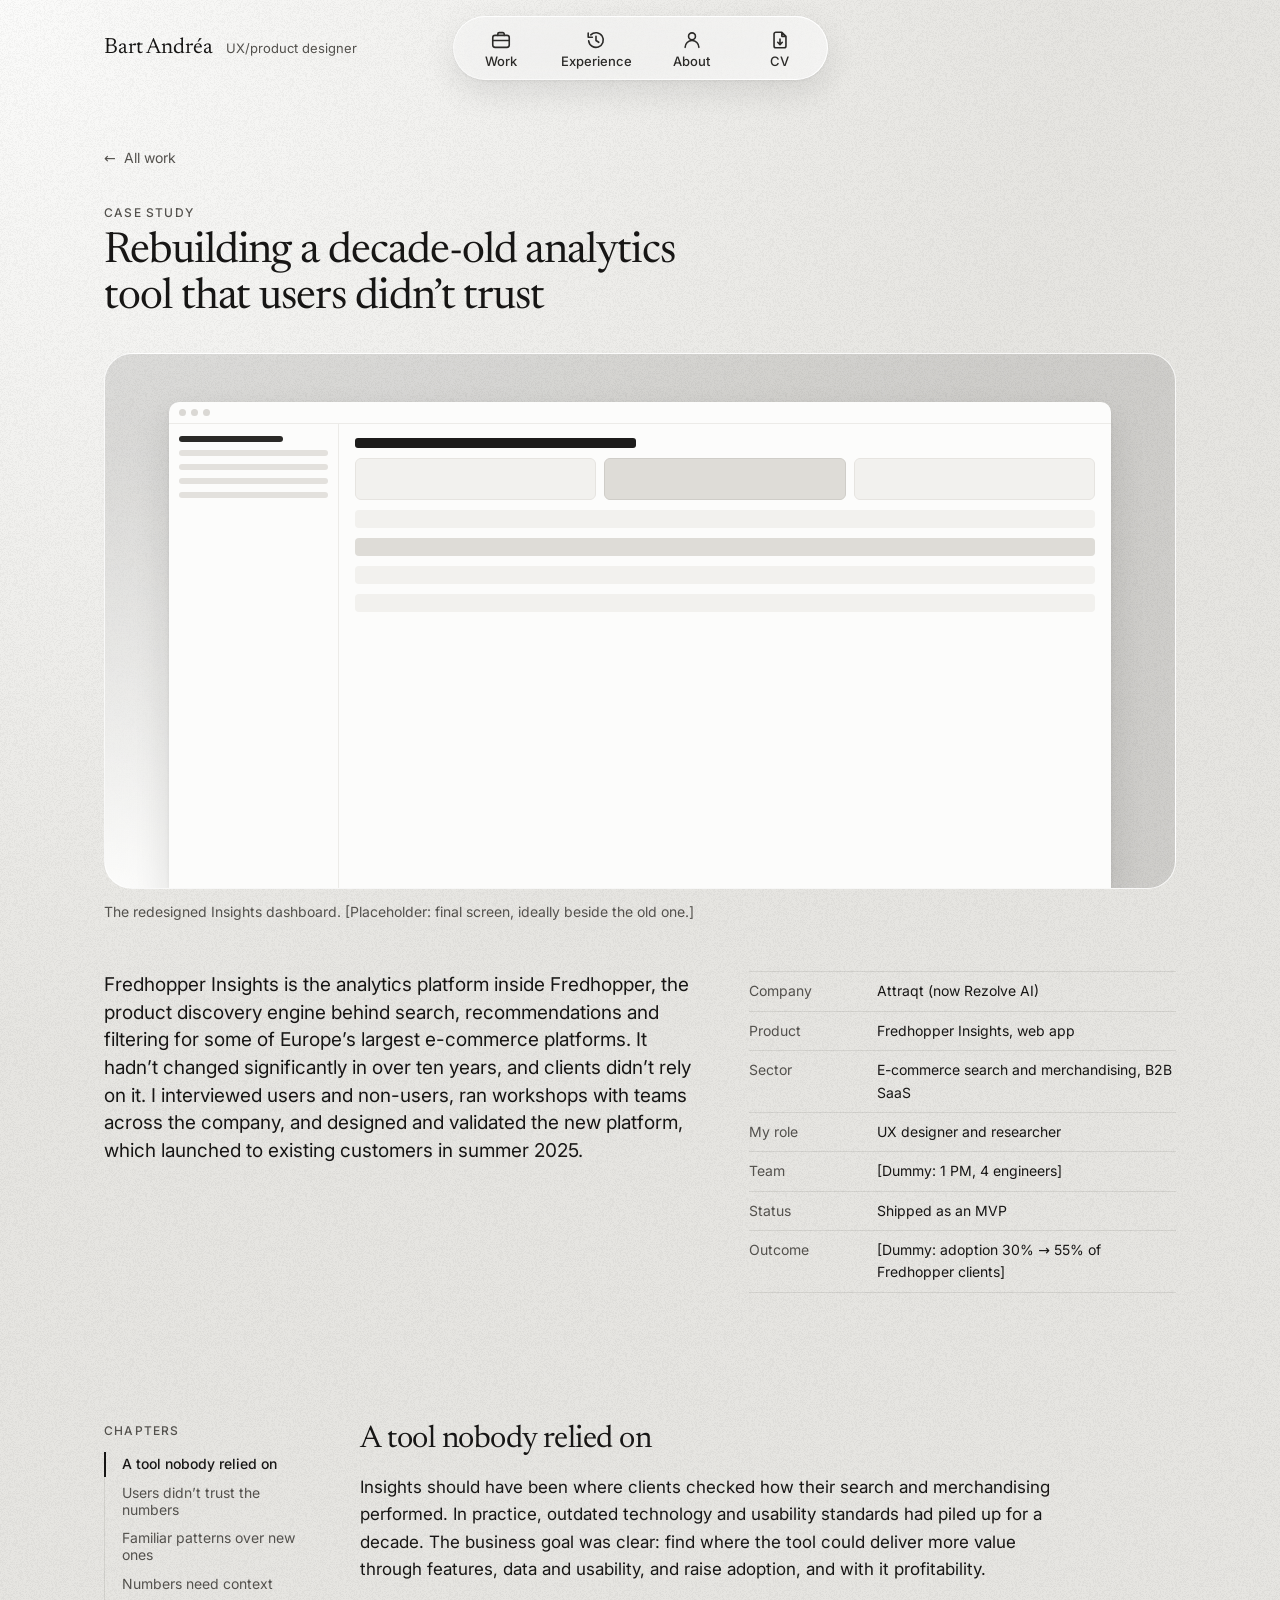
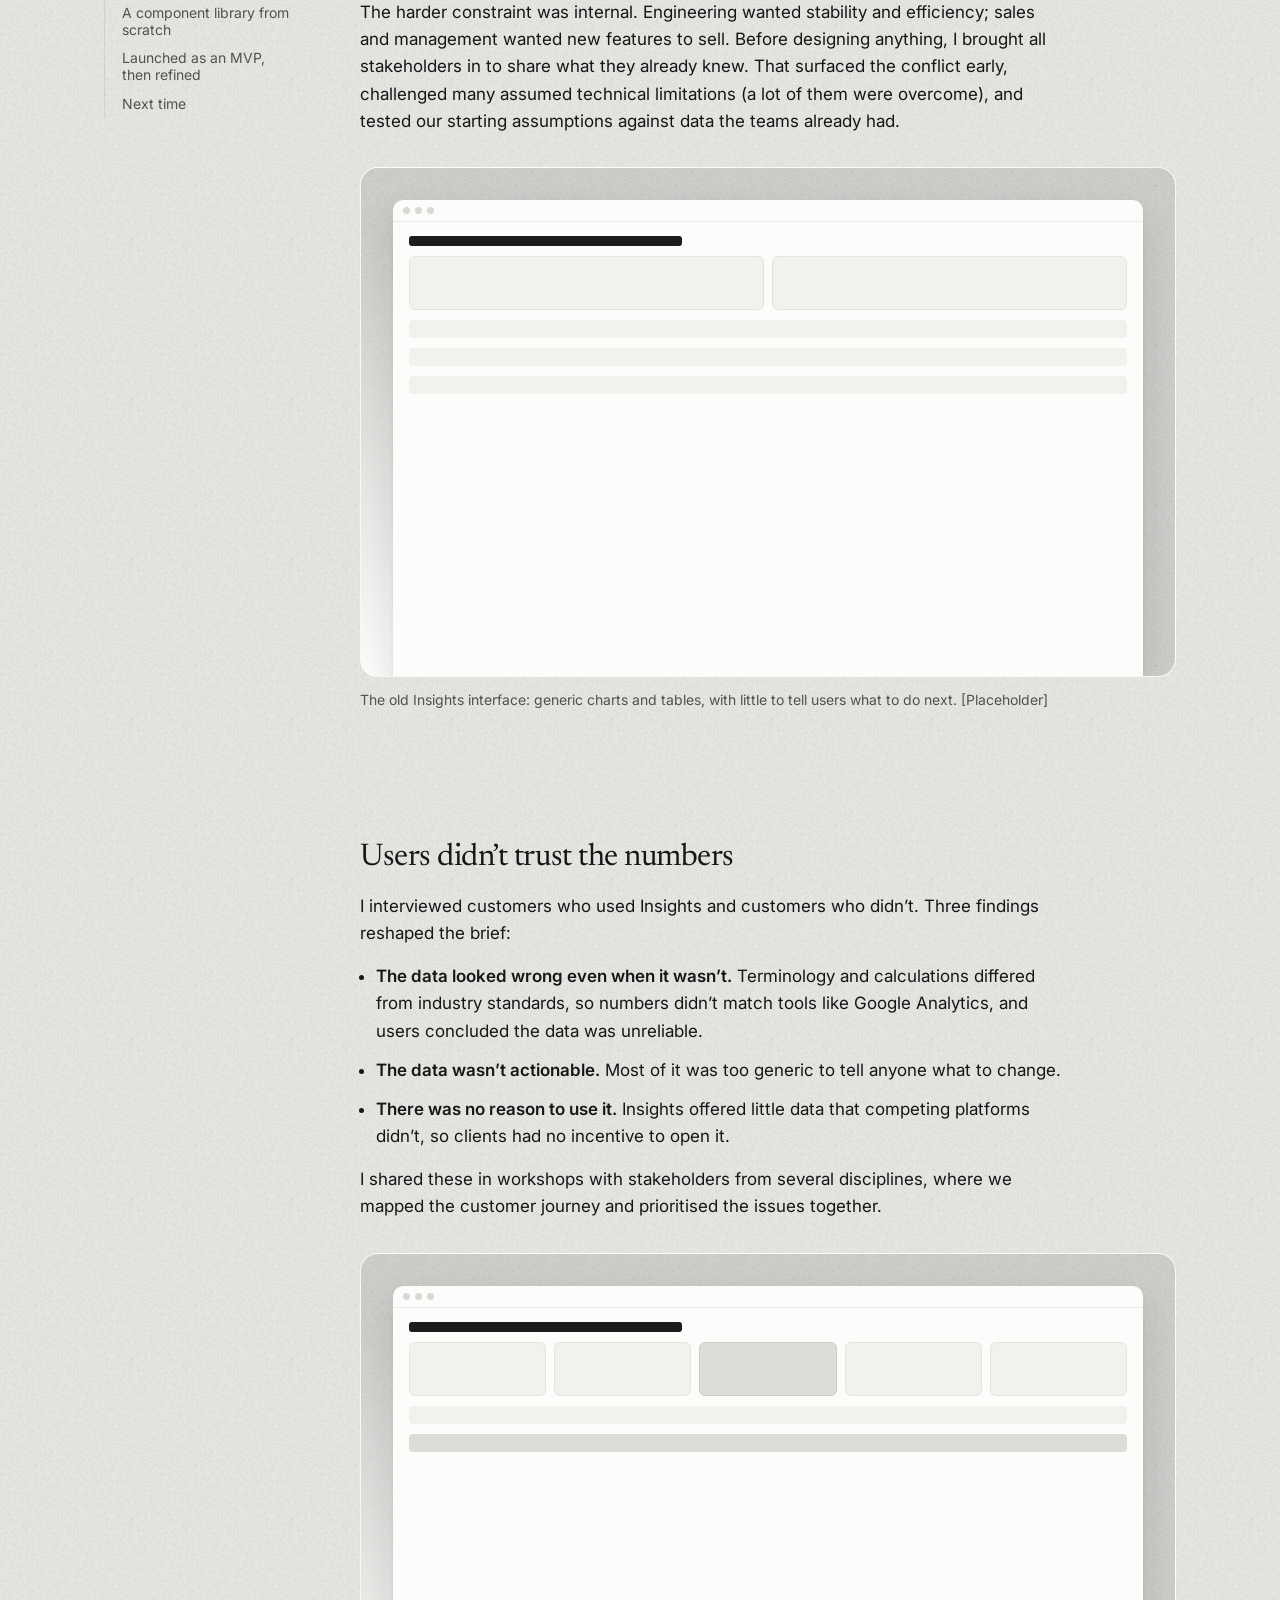
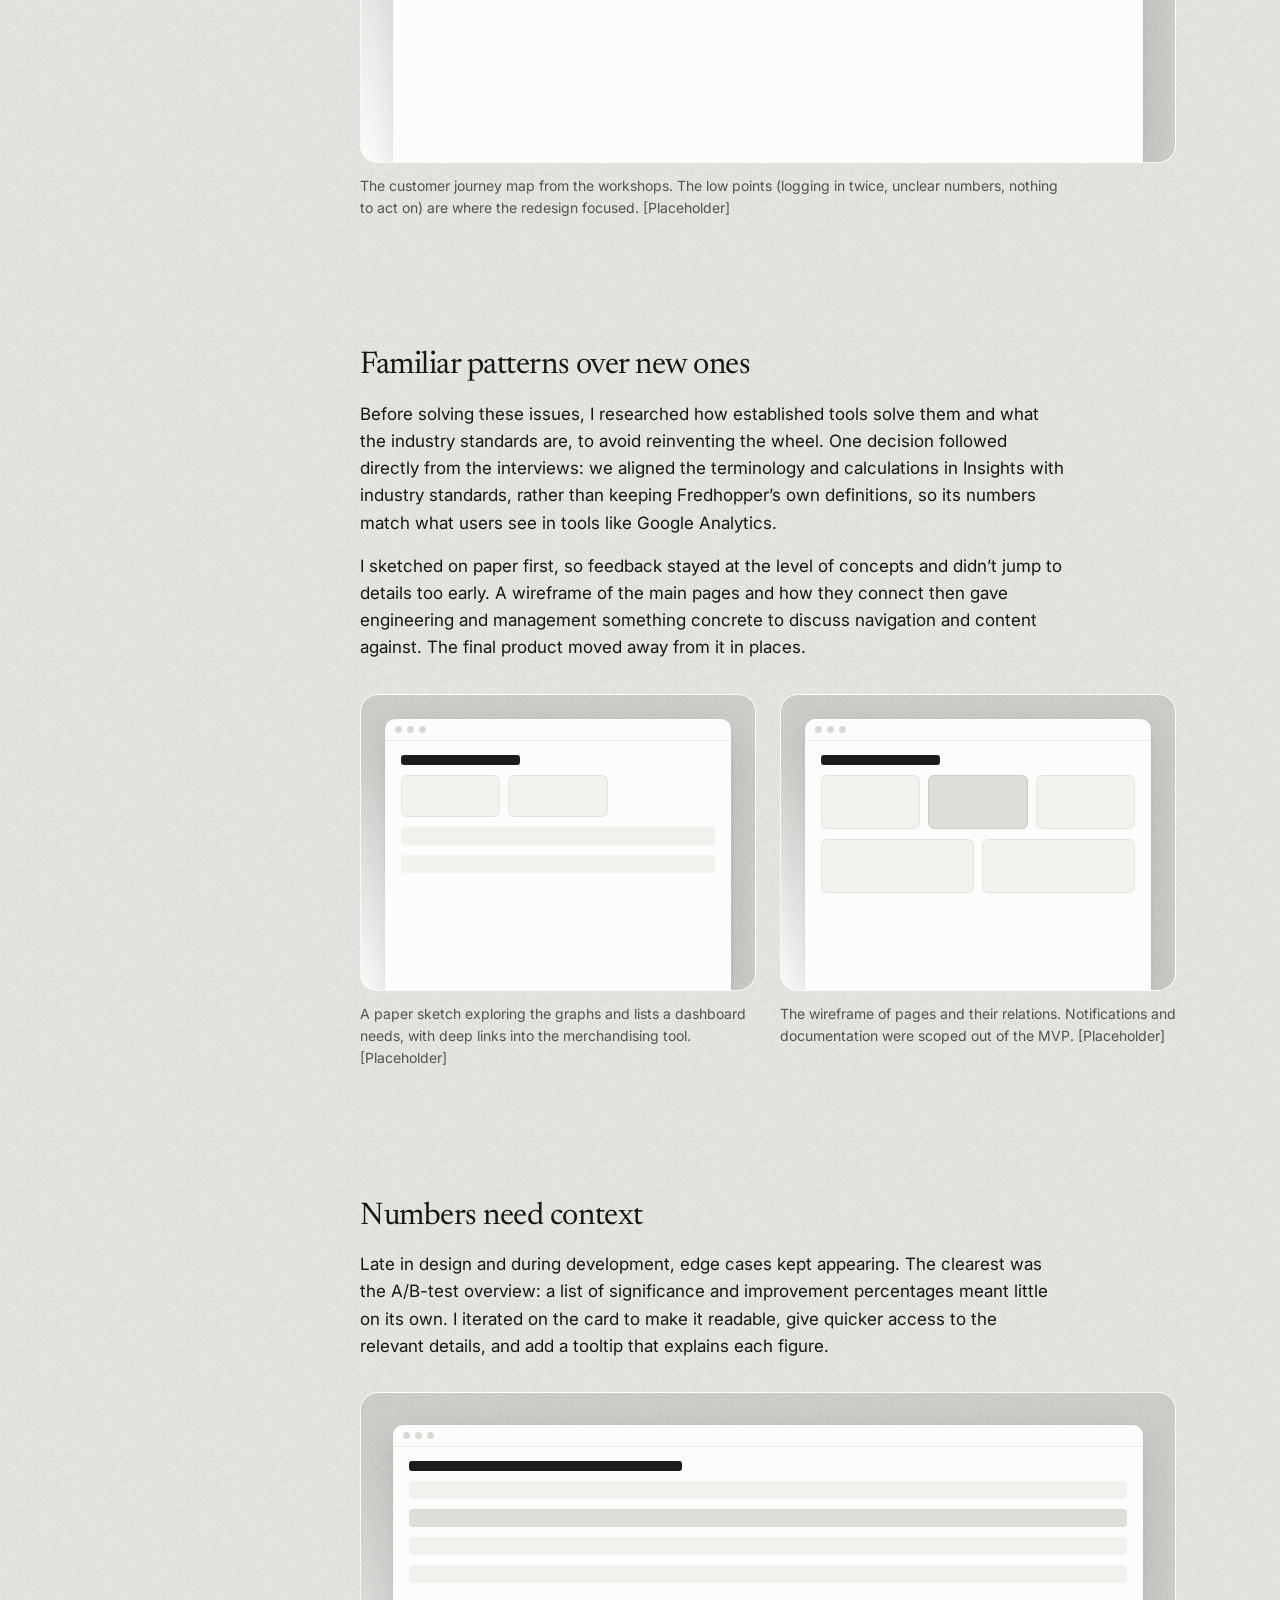
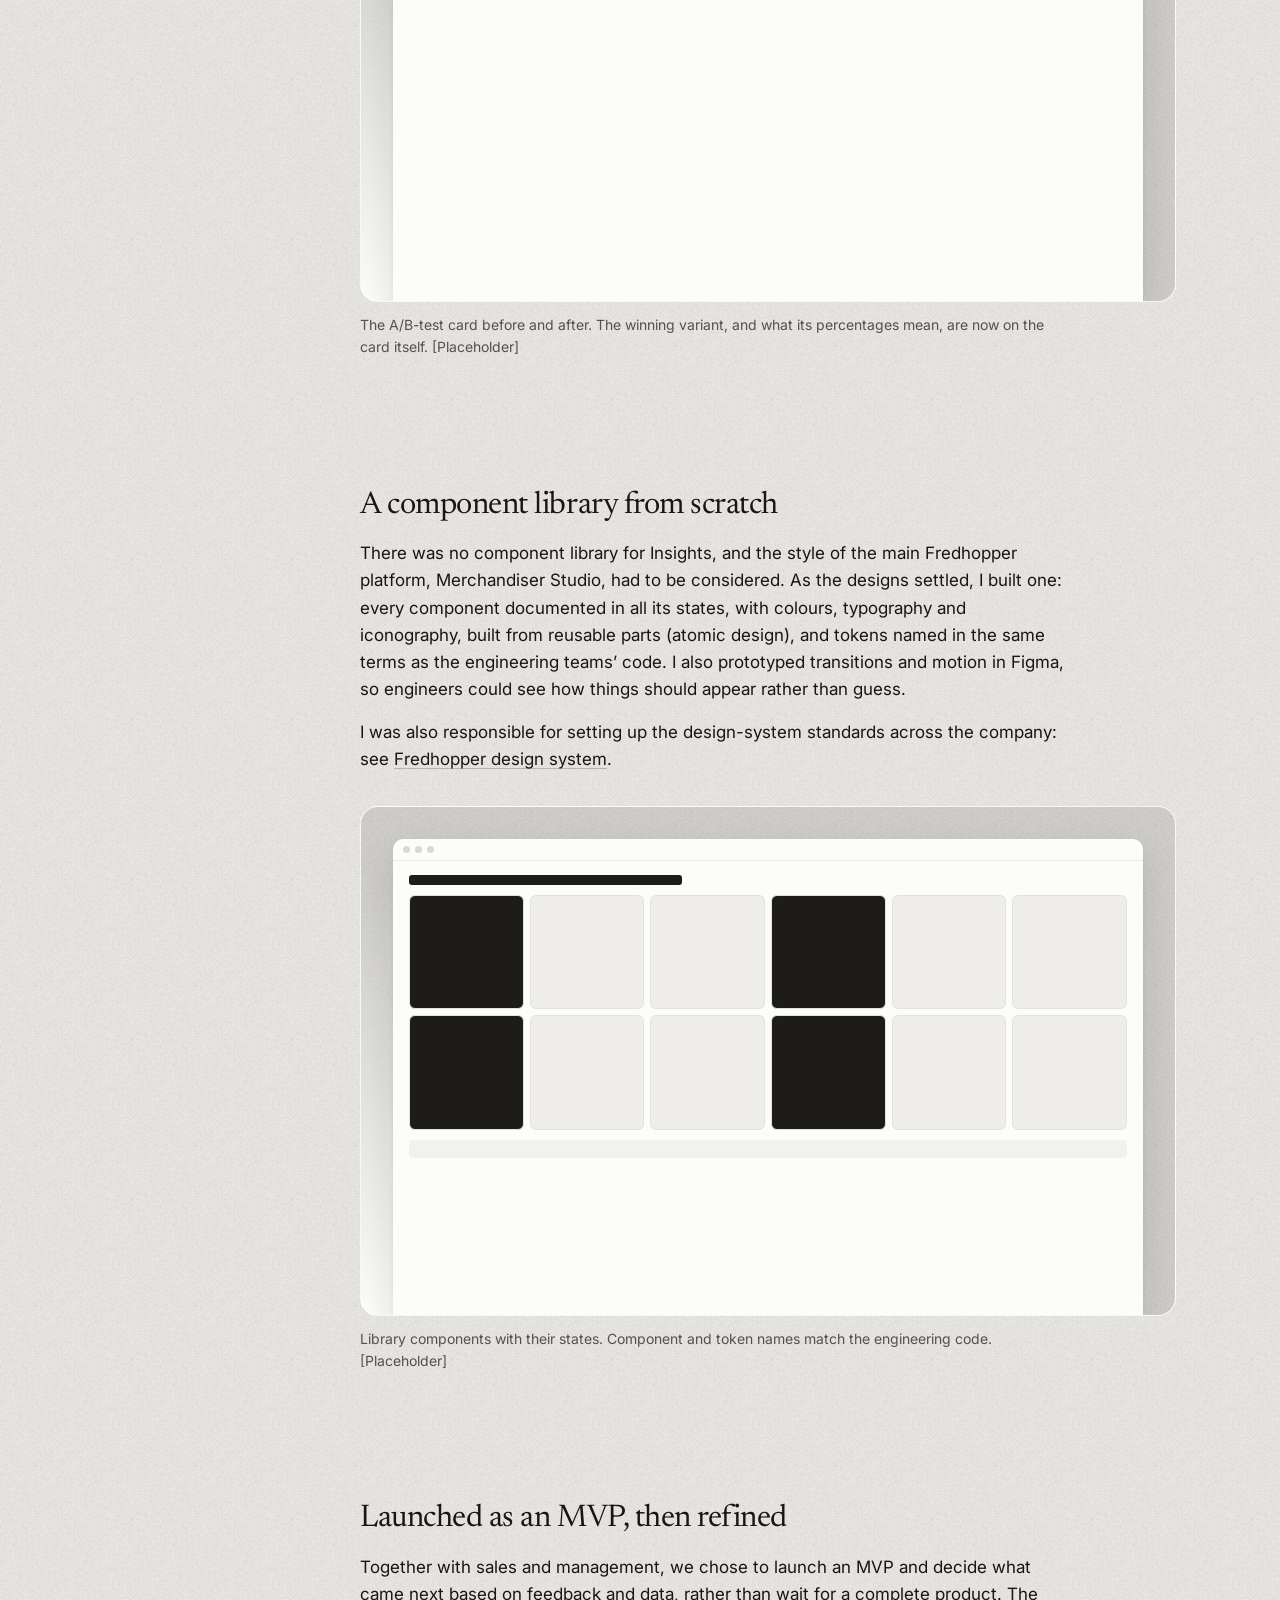
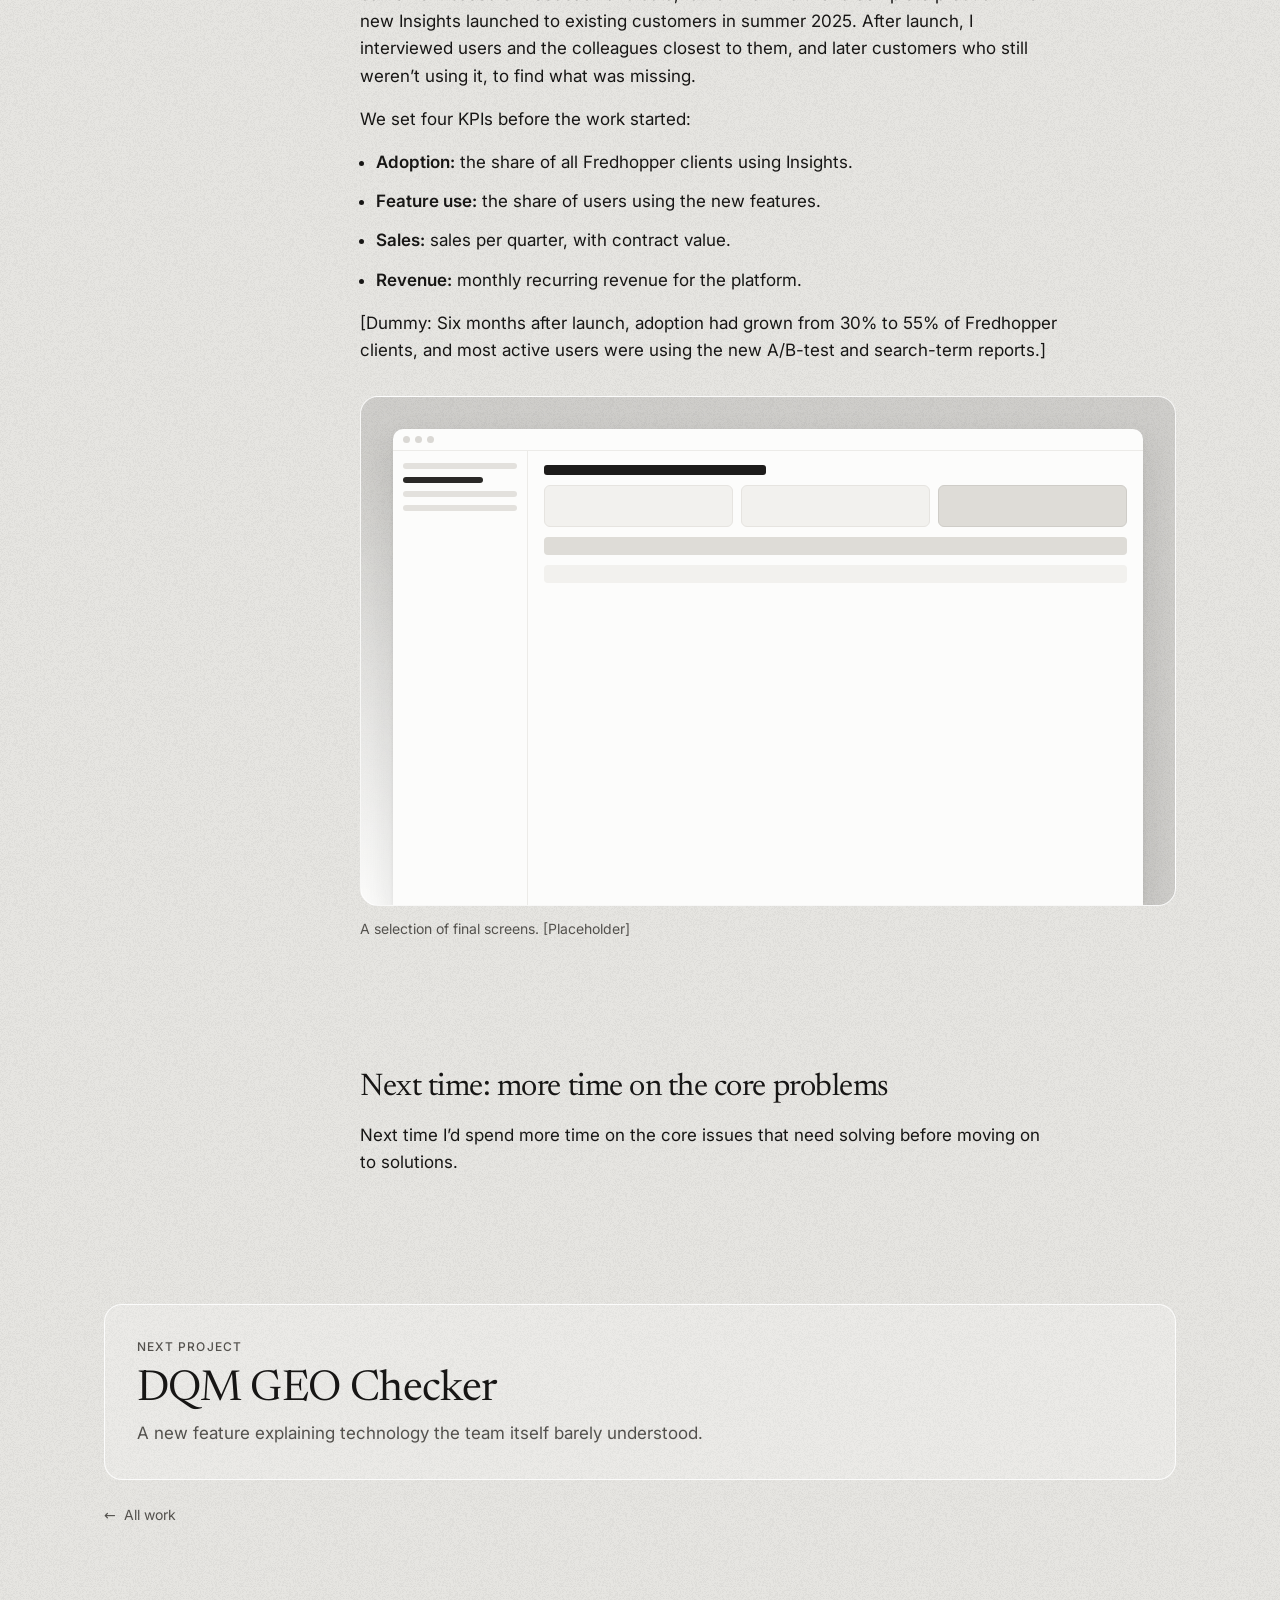
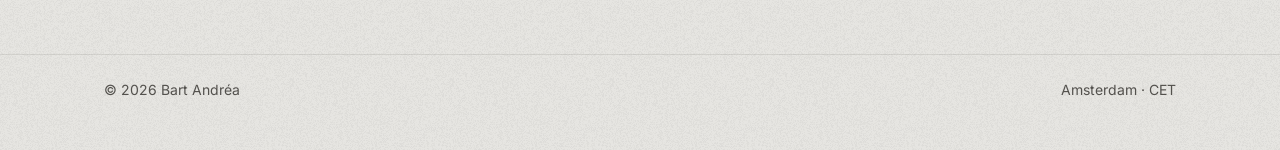
==== work/fredhopper-insights/index.html @ ae9b456f "Initial site: homepage, two case-study drafts, styles, fonts, .htaccess Earlier history lives in the" ====
<!doctype html>
<html lang="en">
<head>
<meta charset="utf-8">
<meta name="viewport" content="width=device-width, initial-scale=1">
<title>Fredhopper Insights redesign · Bart Andréa</title>
<meta name="description" content="Rebuilding Fredhopper Insights, a decade-old e-commerce analytics tool that users didn't trust. Research, design and validation, launched summer 2025.">
<link rel="canonical" href="https://bartandrea.nl/work/fredhopper-insights/">
<meta property="og:type" content="article">
<meta property="og:url" content="https://bartandrea.nl/work/fredhopper-insights/">
<meta property="og:title" content="Rebuilding a decade-old analytics tool that users didn't trust">
<meta name="color-scheme" content="light">
<meta name="theme-color" content="#E6E5E1">
<link rel="preload" href="/fonts/inter-latin-opsz-normal.woff2" as="font" type="font/woff2" crossorigin>
<link rel="preload" href="/fonts/newsreader-latin-opsz-normal.woff2" as="font" type="font/woff2" crossorigin>
<link rel="stylesheet" href="/css/tokens.css">
<link rel="stylesheet" href="/css/styles.css">
<script src="/js/case-nav.js" defer></script>
</head>
<body>

<a class="skip-link" href="#main">Skip to main content</a>

<!-- @partial header -->
<header class="site-header">
  <a class="logo" href="/">Bart Andréa <span>UX/product designer</span></a>
  <nav class="tabbar" aria-label="Main">
    <a href="/#work">
      <svg viewBox="0 0 24 24" width="24" height="24" aria-hidden="true" focusable="false"><rect x="3" y="7" width="18" height="13" rx="2.5"/><path d="M8.5 7V5.5A1.5 1.5 0 0 1 10 4h4a1.5 1.5 0 0 1 1.5 1.5V7M3 12.5h18"/></svg>
      <span>Work</span>
    </a>
    <a href="/#experience">
      <svg viewBox="0 0 24 24" width="24" height="24" aria-hidden="true" focusable="false"><path d="M4 13a8 8 0 1 0 2.35-6.65M3.5 4.5V9H8M12 8v4.5l3 2"/></svg>
      <span>Experience</span>
    </a>
    <a href="/#about">
      <svg viewBox="0 0 24 24" width="24" height="24" aria-hidden="true" focusable="false"><circle cx="12" cy="8" r="3.75"/><path d="M4.5 20a7.5 7.5 0 0 1 15 0"/></svg>
      <span>About</span>
    </a>
    <a href="/cv.pdf">
      <svg viewBox="0 0 24 24" width="24" height="24" aria-hidden="true" focusable="false"><path d="M14 3.5H7.5a2 2 0 0 0-2 2v13a2 2 0 0 0 2 2h9a2 2 0 0 0 2-2V8zM14 3.5V8h4.5M12 11v6M9.5 14.5 12 17l2.5-2.5"/></svg>
      <span>CV</span>
    </a>
  </nav>
</header>
<!-- @end header -->

<main id="main" tabindex="-1">
  <!-- Draft v1 from 3. Cases/fredhopper-insights.md (not yet approved). Images are placeholders. -->
  <article class="case-study">
    <header class="case-intro wrap">
      <a class="back-link" href="/#work"><span aria-hidden="true">←</span> All work</a>
      <p class="label">Case study</p>
      <h1>Rebuilding a decade-old analytics tool that users didn’t trust</h1>
      <figure class="case-hero">
        <div class="case-shot case-shot--hero" aria-hidden="true">
          <div class="ui"><div class="chrome"><i></i><i></i><i></i></div><div class="body"><div class="side"><i class="on"></i><i></i><i></i><i></i><i></i></div><div class="main"><div class="h"></div><div class="kpis"><i></i><i class="hl"></i><i></i></div><div class="row"></div><div class="row hl"></div><div class="row"></div><div class="row"></div></div></div></div>
        </div>
        <figcaption>The redesigned Insights dashboard. [Placeholder: final screen, ideally beside the old one.]</figcaption>
      </figure>
      <div class="case-summary">
        <p class="case-lead">Fredhopper Insights is the analytics platform inside Fredhopper, the product discovery engine behind search, recommendations and filtering for some of Europe’s largest e-commerce platforms. It hadn’t changed significantly in over ten years, and clients didn’t rely on it. I interviewed users and non-users, ran workshops with teams across the company, and designed and validated the new platform, which launched to existing customers in summer 2025.</p>
        <dl class="case-meta">
          <div><dt>Company</dt><dd>Attraqt (now Rezolve AI)</dd></div>
          <div><dt>Product</dt><dd>Fredhopper Insights, web app</dd></div>
          <div><dt>Sector</dt><dd>E-commerce search and merchandising, B2B SaaS</dd></div>
          <div><dt>My role</dt><dd>UX designer and researcher</dd></div>
          <div><dt>Team</dt><dd>[Dummy: 1 PM, 4 engineers]</dd></div>
          <div><dt>Status</dt><dd>Shipped as an MVP</dd></div>
          <div><dt>Outcome</dt><dd>[Dummy: adoption 30% → 55% of Fredhopper clients]</dd></div>
        </dl>
      </div>
    </header>

    <div class="case-body wrap">
      <nav class="chapters" aria-label="Chapters">
        <p class="label chapters-title">Chapters</p>
        <ul role="list">
          <li><a href="#problem">A tool nobody relied on</a></li>
          <li><a href="#trust">Users didn’t trust the numbers</a></li>
          <li><a href="#patterns">Familiar patterns over new ones</a></li>
          <li><a href="#context">Numbers need context</a></li>
          <li><a href="#library">A component library from scratch</a></li>
          <li><a href="#outcome">Launched as an MVP, then refined</a></li>
          <li><a href="#next-time">Next time</a></li>
        </ul>
      </nav>

      <div class="case-content">
        <section class="chapter" id="problem" aria-labelledby="problem-h">
          <h2 id="problem-h">A tool nobody relied on</h2>
          <p>Insights should have been where clients checked how their search and merchandising performed. In practice, outdated technology and usability standards had piled up for a decade. The business goal was clear: find where the tool could deliver more value through features, data and usability, and raise adoption, and with it profitability.</p>
          <p>The harder constraint was internal. Engineering wanted stability and efficiency; sales and management wanted new features to sell. Before designing anything, I brought all stakeholders in to share what they already knew. That surfaced the conflict early, challenged many assumed technical limitations (a lot of them were overcome), and tested our starting assumptions against data the teams already had.</p>
          <figure>
            <div class="case-shot" aria-hidden="true">
              <div class="ui"><div class="chrome"><i></i><i></i><i></i></div><div class="main"><div class="h"></div><div class="flow"><i></i><i></i></div><div class="row"></div><div class="row"></div><div class="row"></div></div></div>
            </div>
            <figcaption>The old Insights interface: generic charts and tables, with little to tell users what to do next. [Placeholder]</figcaption>
          </figure>
        </section>

        <section class="chapter" id="trust" aria-labelledby="trust-h">
          <h2 id="trust-h">Users didn’t trust the numbers</h2>
          <p>I interviewed customers who used Insights and customers who didn’t. Three findings reshaped the brief:</p>
          <ul class="findings">
            <li><b>The data looked wrong even when it wasn’t.</b> Terminology and calculations differed from industry standards, so numbers didn’t match tools like Google Analytics, and users concluded the data was unreliable.</li>
            <li><b>The data wasn’t actionable.</b> Most of it was too generic to tell anyone what to change.</li>
            <li><b>There was no reason to use it.</b> Insights offered little data that competing platforms didn’t, so clients had no incentive to open it.</li>
          </ul>
          <p>I shared these in workshops with stakeholders from several disciplines, where we mapped the customer journey and prioritised the issues together.</p>
          <figure>
            <div class="case-shot" aria-hidden="true">
              <div class="ui"><div class="chrome"><i></i><i></i><i></i></div><div class="main"><div class="h"></div><div class="flow"><i></i><i></i><i class="hl"></i><i></i><i></i></div><div class="row"></div><div class="row hl"></div></div></div>
            </div>
            <figcaption>The customer journey map from the workshops. The low points (logging in twice, unclear numbers, nothing to act on) are where the redesign focused. [Placeholder]</figcaption>
          </figure>
        </section>

        <section class="chapter" id="patterns" aria-labelledby="patterns-h">
          <h2 id="patterns-h">Familiar patterns over new ones</h2>
          <p>Before solving these issues, I researched how established tools solve them and what the industry standards are, to avoid reinventing the wheel. One decision followed directly from the interviews: we aligned the terminology and calculations in Insights with industry standards, rather than keeping Fredhopper’s own definitions, so its numbers match what users see in tools like Google Analytics.</p>
          <p>I sketched on paper first, so feedback stayed at the level of concepts and didn’t jump to details too early. A wireframe of the main pages and how they connect then gave engineering and management something concrete to discuss navigation and content against. The final product moved away from it in places.</p>
          <div class="figure-pair">
            <figure>
              <div class="case-shot case-shot--square" aria-hidden="true">
                <div class="ui"><div class="chrome"><i></i><i></i><i></i></div><div class="main"><div class="h"></div><div class="kpis"><i></i><i></i></div><div class="row"></div><div class="row"></div></div></div>
              </div>
              <figcaption>A paper sketch exploring the graphs and lists a dashboard needs, with deep links into the merchandising tool. [Placeholder]</figcaption>
            </figure>
            <figure>
              <div class="case-shot case-shot--square" aria-hidden="true">
                <div class="ui"><div class="chrome"><i></i><i></i><i></i></div><div class="main"><div class="h"></div><div class="flow"><i></i><i class="hl"></i><i></i></div><div class="flow"><i></i><i></i></div></div></div>
              </div>
              <figcaption>The wireframe of pages and their relations. Notifications and documentation were scoped out of the MVP. [Placeholder]</figcaption>
            </figure>
          </div>
        </section>

        <section class="chapter" id="context" aria-labelledby="context-h">
          <h2 id="context-h">Numbers need context</h2>
          <p>Late in design and during development, edge cases kept appearing. The clearest was the A/B-test overview: a list of significance and improvement percentages meant little on its own. I iterated on the card to make it readable, give quicker access to the relevant details, and add a tooltip that explains each figure.</p>
          <figure>
            <div class="case-shot" aria-hidden="true">
              <div class="ui"><div class="chrome"><i></i><i></i><i></i></div><div class="main"><div class="h"></div><div class="row"></div><div class="row hl"></div><div class="row"></div><div class="row"></div></div></div>
            </div>
            <figcaption>The A/B-test card before and after. The winning variant, and what its percentages mean, are now on the card itself. [Placeholder]</figcaption>
          </figure>
        </section>

        <section class="chapter" id="library" aria-labelledby="library-h">
          <h2 id="library-h">A component library from scratch</h2>
          <p>There was no component library for Insights, and the style of the main Fredhopper platform, Merchandiser Studio, had to be considered. As the designs settled, I built one: every component documented in all its states, with colours, typography and iconography, built from reusable parts (atomic design), and tokens named in the same terms as the engineering teams’ code. I also prototyped transitions and motion in Figma, so engineers could see how things should appear rather than guess.</p>
          <p>I was also responsible for setting up the design-system standards across the company: see <a href="/work/fredhopper-design-system/">Fredhopper design system</a>.</p>
          <figure>
            <div class="case-shot" aria-hidden="true">
              <div class="ui"><div class="chrome"><i></i><i></i><i></i></div><div class="main"><div class="h"></div><div class="swatches"><i></i><i></i><i></i><i></i><i></i><i></i><i></i><i></i><i></i><i></i><i></i><i></i></div><div class="row"></div></div></div>
            </div>
            <figcaption>Library components with their states. Component and token names match the engineering code. [Placeholder]</figcaption>
          </figure>
        </section>

        <section class="chapter" id="outcome" aria-labelledby="outcome-h">
          <h2 id="outcome-h">Launched as an MVP, then refined</h2>
          <p>Together with sales and management, we chose to launch an MVP and decide what came next based on feedback and data, rather than wait for a complete product. The new Insights launched to existing customers in summer 2025. After launch, I interviewed users and the colleagues closest to them, and later customers who still weren’t using it, to find what was missing.</p>
          <p>We set four KPIs before the work started:</p>
          <ul class="findings">
            <li><b>Adoption:</b> the share of all Fredhopper clients using Insights.</li>
            <li><b>Feature use:</b> the share of users using the new features.</li>
            <li><b>Sales:</b> sales per quarter, with contract value.</li>
            <li><b>Revenue:</b> monthly recurring revenue for the platform.</li>
          </ul>
          <p>[Dummy: Six months after launch, adoption had grown from 30% to 55% of Fredhopper clients, and most active users were using the new A/B-test and search-term reports.]</p>
          <figure>
            <div class="case-shot" aria-hidden="true">
              <div class="ui"><div class="chrome"><i></i><i></i><i></i></div><div class="body"><div class="side"><i></i><i class="on"></i><i></i><i></i></div><div class="main"><div class="h"></div><div class="kpis"><i></i><i></i><i class="hl"></i></div><div class="row hl"></div><div class="row"></div></div></div></div>
            </div>
            <figcaption>A selection of final screens. [Placeholder]</figcaption>
          </figure>
        </section>

        <section class="chapter" id="next-time" aria-labelledby="next-time-h">
          <h2 id="next-time-h">Next time: more time on the core problems</h2>
          <p>Next time I’d spend more time on the core issues that need solving before moving on to solutions.</p>
        </section>
      </div>
    </div>

    <footer class="case-end wrap">
      <div class="next-card">
        <p class="label">Next project</p>
        <h2><a href="/work/dqm-geo-checker/">DQM GEO Checker</a></h2>
        <p>A new feature explaining technology the team itself barely understood.</p>
      </div>
      <a class="back-link" href="/#work"><span aria-hidden="true">←</span> All work</a>
    </footer>
  </article>
</main>

<!-- @partial footer -->
<footer class="site-footer">
  <div class="wrap"><p>© 2026 Bart Andréa</p><p>Amsterdam · CET</p></div>
</footer>
<!-- @end footer -->
</body>
</html>
---- css/tokens.css ----
/* ==========================================================================
   Design tokens (Direction Light, approved 22 Oct 2026)
   Single source of truth for colour, type, spacing, radius, shadow and motion.
   styles.css only references these variables, never raw values.
   Lead reference: Austin Knight (#22 in 2. Research/light-portfolio-examples/),
   see 2. Research/Design-brief.md §7. Monochrome: no accent colour.

   Breakpoints (custom properties can't be used inside @media, so they live
   here as documentation and are hard-coded in styles.css):
     --bp-tablet  53.75rem (860px)
     --bp-mobile  40rem    (640px)
   ========================================================================== */

/* ---- Fonts (self-hosted, Latin subset, SIL Open Font License; see fonts/LICENSE-*.txt).
   Literal family names are only allowed here; everything else uses --font-*.
   Both files are variable fonts with weight and optical-size axes. */
@font-face {
  font-family: "Inter Variable";
  src: url("/fonts/inter-latin-opsz-normal.woff2") format("woff2");
  font-weight: 100 900;
  font-style: normal;
  font-display: swap;
}
@font-face {
  font-family: "Newsreader Variable";
  src: url("/fonts/newsreader-latin-opsz-normal.woff2") format("woff2");
  font-weight: 200 800;
  font-style: normal;
  font-display: swap;
}
@font-face {
  font-family: "Newsreader Variable";
  src: url("/fonts/newsreader-latin-opsz-italic.woff2") format("woff2");
  font-weight: 200 800;
  font-style: italic;
  font-display: swap;
}

:root {
  /* ---- Colour: primitives (warm neutral ramp) -------------------------- */
  --neutral-0:   #FFFFFF;
  --neutral-25:  #FBFBFA;
  --neutral-150: #E6E5E1;
  --neutral-600: #53514D;
  --neutral-800: #2B2A28;
  --neutral-900: #171615;

  /* ---- Colour: page surface (gradient + texture) ----------------------- */
  --color-bg:             var(--neutral-150);   /* darkest stop: contrast is checked against this */
  --color-bg-highlight:   var(--neutral-25);    /* top-left of the radial gradient */
  --color-beam:           color-mix(in oklch, var(--neutral-0) 55%, transparent);
  --texture-noise:        url("/textures/noise.png");
  --texture-noise-size:   160px;

  /* ---- Colour: surfaces ------------------------------------------------ */
  --color-surface:          color-mix(in oklch, var(--neutral-0) 62%, transparent);   /* secondary buttons */
  --color-surface-card:     color-mix(in oklch, var(--neutral-0) 20%, transparent);   /* glass cards: page texture shows through, no shadow (ref #22) */
  --color-panel:            color-mix(in oklch, var(--neutral-900) 5%, transparent);  /* behind screenshots */
  --color-panel-deep:       color-mix(in oklch, var(--neutral-900) 11%, transparent); /* far end of the case-image gradient */
  --color-border:           color-mix(in oklch, var(--neutral-900) 9%, transparent);
  --color-border-strong:    color-mix(in oklch, var(--neutral-900) 22%, transparent);
  --color-border-highlight: color-mix(in oklch, var(--neutral-0) 85%, transparent);  /* hairline rim on glass cards */

  /* ---- Colour: text ---------------------------------------------------- */
  --color-text:       var(--neutral-900);
  --color-text-muted: var(--neutral-600);
  --color-on-text:    var(--neutral-25);   /* text on a near-black button */
  --color-focus:      var(--neutral-900);

  /* ---- Colour: glass tab bar (white glass, ref 1. Input/inpiration/glass.webp) ----
     Very transparent on purpose (Bart, 22 Oct 2026). Legibility comes from --filter-glass, which
     lightens whatever is behind the bar, so the labels stay readable over dark content too. */
  --color-glass:             color-mix(in oklch, var(--neutral-0) 35%, transparent);
  --color-glass-sheen:       color-mix(in oklch, var(--neutral-0) 25%, transparent);   /* brighter right end of the fill */
  --color-glass-solid:       color-mix(in oklch, var(--neutral-0) 92%, transparent);   /* no backdrop filter, or reduced transparency */
  --color-glass-rim:         color-mix(in oklch, var(--neutral-0) 55%, transparent);   /* left end of the rim */
  --color-glass-rim-bright:  var(--neutral-0);                                          /* right end of the rim */
  --color-glass-highlight:   color-mix(in oklch, var(--neutral-0) 80%, transparent);   /* inset top edge */
  --color-glass-hover:       color-mix(in oklch, var(--neutral-900) 6%, transparent);
  --color-on-glass:          var(--neutral-800);   /* grey, but dark enough for 5.2:1 over black content seen through the glass */
  --color-focus-on-glass:    var(--neutral-900);

  /* ---- Colour: placeholder UI mockups (swap for real screenshots) ------ */
  --mock-paper:            #FCFCFB;
  --mock-line:             #ECEBE8;
  --mock-dot:              #DAD8D4;
  --mock-bar:              #E3E1DD;
  --mock-fill:             #F2F1EE;
  --mock-fill-border:      #E6E4E0;
  --mock-row:              #F2F1EE;
  --mock-swatch:           #EEEDEA;
  --mock-swatch-border:    #E4E2DE;
  --mock-ink:              #1D1C1B;
  --mock-ink-soft:         #2A2927;
  --mock-highlight:        #DEDCD7;
  --mock-highlight-border: #CFCDC8;

  /* ---- Typography: families -------------------------------------------- */
  --font-sans:  "Inter Variable", system-ui, sans-serif;
  --font-serif: "Newsreader Variable", Georgia, serif;

  /* ---- Typography: sizes (rem, so browser text size applies) ----------- */
  --text-2xs:   0.75rem;     /* 12px labels, tags */
  --text-xs:    0.8125rem;   /* 13px meta */
  --text-sm:    0.875rem;    /* 14px */
  --text-md:    0.9375rem;   /* 15px nav, secondary copy */
  --text-base:  1.0625rem;   /* 17px body */
  --text-lg:    1.1875rem;   /* 19px hero support line */
  --text-xl:    1.375rem;    /* 22px about lead */
  --text-2xl:   1.625rem;    /* 26px contact heading */
  --text-card-title: clamp(1.5rem, 1.15rem + 1vw, 2rem);
  --text-case-title: clamp(1.75rem, 1.2rem + 1.6vw, 2.625rem);   /* case-card headline (ref image 14) */
  --text-section:    clamp(2rem, 1.55rem + 1.4vw, 2.75rem);
  --text-display:    clamp(2.75rem, 1.5rem + 4.4vw, 5.5rem);   /* hero h1; max = 2 × min */

  /* ---- Typography: weights --------------------------------------------- */
  --weight-regular:  400;
  --weight-medium:   500;
  --weight-semibold: 600;

  /* ---- Typography: line height ----------------------------------------- */
  --leading-none:   1;
  --leading-tight:  1.06;
  --leading-snug:   1.2;
  --leading-normal: 1.45;
  --leading-body:   1.6;

  /* ---- Typography: letter spacing -------------------------------------- */
  --tracking-display: -0.025em;
  --tracking-tight:   -0.015em;
  --tracking-subtle:  -0.005em;
  --tracking-label:    0.1em;

  /* ---- Spacing scale (Bart, 20 Oct 2026): use only these steps ---------- */
  --space-xs:   4px;
  --space-s:    8px;
  --space-m:    12px;
  --space-l:    16px;
  --space-xl:   24px;
  --space-xxl:  32px;
  --space-wide: 48px;
  --space-huge: 64px;

  /* ---- Layout (larger distances, built from the scale) ----------------- */
  --container-max:        1120px;
  --container-text:       44rem;
  --gutter:               var(--space-xl);
  --gutter-sm:            var(--space-l);
  --nav-height:           64px;                                      /* tab-bar height (icon + label), not spacing */
  --space-section:        calc(var(--space-huge) * 2);               /* 128px between sections */
  --space-section-sm:     calc(var(--space-huge) + var(--space-l));  /* 80px on phones */
  --space-hero-start:     calc(var(--space-huge) * 2.5);             /* 160px above the hero */
  --space-hero-start-sm:  calc(var(--space-wide) * 2);               /* 96px on phones (was 104) */
  --chapters-width:       13rem;                                     /* case-study chapter menu column */
  --chapters-strip-height: 56px;                                     /* sticky chapter strip on phones, for scroll padding */

  /* ---- Radius ---------------------------------------------------------- */
  --radius-xs:     4px;
  --radius-sm:     6px;
  --radius-md:     10px;
  --radius-lg:     12px;
  --radius-card:   18px;
  --radius-case:   28px;
  --radius-full:   999px;
  --radius-circle: 50%;

  /* ---- Shadow (soft, layered; measured from the #22 reference) --------- */
  --shadow-glass:
    inset 0 1px 0 var(--color-glass-highlight),
    0 1px 3px rgba(23, 22, 21, .06),
    0 12px 32px rgba(23, 22, 21, .1);
  --shadow-mock: 0 2px 4px rgba(23, 22, 21, .05), 0 16px 36px rgba(23, 22, 21, .12);
  --shadow-btn:  0 1px 2px rgba(23, 22, 21, .12), 0 4px 10px rgba(23, 22, 21, .08);
  --shadow-callout: 0 2px 4px rgba(23, 22, 21, .06), 0 14px 28px rgba(23, 22, 21, .14);

  /* ---- Focus ----------------------------------------------------------- */
  --focus-ring-width:  2px;
  --focus-ring-offset: 3px;

  /* ---- Motion ---------------------------------------------------------- */
  --ease-out-soft:   cubic-bezier(.2, .7, .2, 1);
  --duration-fast:   .2s;
  --duration-base:   .3s;
  --duration-slow:   .5s;
  --hover-lift:      -3px;

  /* ---- Effects & stacking ---------------------------------------------- */
  --filter-glass: blur(32px) contrast(.45) brightness(1.3);   /* blur, then pull dark backdrops up to light grey. Measured worst case 5.22:1 (375px, 2x density, bar over the contact button) */
  --z-chapters:  5;    /* sticky chapter menu, below the tab bar */
  --z-nav:       10;
  --z-skip-link: 20;
}
---- css/styles.css ----
/* ==========================================================================
   Component styles (Direction Light, approved 22 Oct 2026)
   Values come from tokens.css. Literal px left here are one-off geometry
   (icon sizes, borders, offsets, the tiny bars inside the placeholder mockups).
   ========================================================================== */

@layer reset, base, layout, components, utilities;

/* ---- Reset ----------------------------------------------------------------- */
@layer reset {
  *, *::before, *::after { box-sizing: border-box; }
  * { margin: 0; }
  html { -webkit-text-size-adjust: none; text-size-adjust: none; }
  body { min-height: 100svh; -webkit-font-smoothing: antialiased; }
  img, picture, video, svg { display: block; max-width: 100%; height: auto; }
  input, button, textarea, select { font: inherit; }
  h1, h2, h3, h4 { text-wrap: balance; }
  p { text-wrap: pretty; }
  ul[role="list"], ol[role="list"] { list-style: none; padding: 0; }
}

/* ---- Base ------------------------------------------------------------------ */
@layer base {
  html { scroll-padding-block-start: calc(var(--nav-height) + var(--space-xxl)); }

  /* At <= 53.75rem the tab bar sits at the bottom: keep the footer and focused items clear of it. */
  @media (width <= 53.75rem) {
    html { scroll-padding-block: var(--space-xl) calc(var(--nav-height) + var(--space-xxl)); }
    body { padding-block-end: calc(var(--nav-height) + var(--space-xl)); }
    /* Case studies: headings land below the sticky chapter strip. */
    html:has(.chapters) { scroll-padding-block-start: calc(var(--chapters-strip-height) + var(--space-xl)); }
  }

  /* Page surface: fine texture over a radial gradient over a warm light grey (ref #22). */
  body {
    color: var(--color-text);
    font-family: var(--font-sans);
    font-size: var(--text-base);
    line-height: var(--leading-body);
    background:
      var(--texture-noise) 0 0 / var(--texture-noise-size) repeat,
      radial-gradient(110% 1400px at 0% 0%, var(--color-bg-highlight) 0%, var(--color-bg) 75%) 0 0 / 100% 1600px no-repeat,
      var(--color-bg);
    overflow-x: clip;
  }

  a { color: inherit; text-decoration: none; }
  :focus-visible { outline: var(--focus-ring-width) solid var(--color-focus); outline-offset: var(--focus-ring-offset); border-radius: var(--radius-xs); }
  main:focus { outline: none; }

  h1, h2, h3 { font-family: var(--font-serif); font-weight: var(--weight-regular); }

  @media (prefers-reduced-motion: no-preference) {
    html { scroll-behavior: smooth; }
  }

  @media (forced-colors: active) {
    body { background: Canvas; }
  }
}

/* ---- Layout ---------------------------------------------------------------- */
@layer layout {
  .wrap { max-inline-size: var(--container-max); margin-inline: auto; padding-inline: var(--gutter); }
  section { padding-block-start: var(--space-section); }
  .sec-head { display: flex; justify-content: space-between; align-items: baseline; gap: var(--space-l); margin-block-end: var(--space-wide); }
  .sec-head h2 { font-size: var(--text-section); line-height: var(--leading-snug); letter-spacing: var(--tracking-tight); }

  @media (width <= 40rem) {
    .wrap { padding-inline: var(--gutter-sm); }
    section { padding-block-start: var(--space-section-sm); }
  }
}

/* ---- Components ------------------------------------------------------------ */
@layer components {

  /* Skip link */
  .skip-link { position: absolute; inset-inline-start: var(--space-l); inset-block-start: -100vh; z-index: var(--z-skip-link); padding: var(--space-s) var(--space-l); border-radius: var(--radius-full); background: var(--color-text); color: var(--color-on-text); }
  .skip-link:focus { inset-block-start: var(--space-l); }

  /* Labels */
  .label { font-family: var(--font-sans); font-size: var(--text-2xs); font-weight: var(--weight-medium); letter-spacing: var(--tracking-label); text-transform: uppercase; color: var(--color-text-muted); }

  /* Header: the name scrolls away with the page; the glass tab bar stays (ref 1. Input/inpiration/glass.webp).
     The bar is centred at the top on wide screens and moves to the bottom at <= 53.75rem,
     where a centred bar would run into the name. */
  .site-header { display: flex; align-items: center; min-block-size: var(--nav-height); max-inline-size: var(--container-max); margin-inline: auto; margin-block-start: var(--space-l); padding-inline: var(--gutter); }
  .logo { font-family: var(--font-serif); font-size: var(--text-xl); line-height: var(--leading-none); letter-spacing: var(--tracking-subtle); white-space: nowrap; }
  .logo span { font-family: var(--font-sans); font-size: var(--text-xs); color: var(--color-text-muted); letter-spacing: normal; margin-inline-start: var(--space-s); }

  /* White glass, very transparent: --filter-glass lightens the backdrop so the grey labels stay readable.
     Near-solid white where backdrop filters aren't supported or transparency is reduced. */
  .tabbar {
    position: fixed; z-index: var(--z-nav); inset-block-start: var(--space-l); inset-inline: 0; margin-inline: auto; inline-size: fit-content;
    display: flex; padding: var(--space-xs); border-radius: var(--radius-full);
    background: var(--color-glass-solid); color: var(--color-on-glass); box-shadow: var(--shadow-glass);
  }
  @supports (backdrop-filter: blur(1px)) or (-webkit-backdrop-filter: blur(1px)) {
    .tabbar {
      background: linear-gradient(100deg, transparent 35%, var(--color-glass-sheen)), var(--color-glass);
      -webkit-backdrop-filter: var(--filter-glass); backdrop-filter: var(--filter-glass);
    }
  }
  @media (prefers-reduced-transparency: reduce) {
    .tabbar { background: var(--color-glass-solid); -webkit-backdrop-filter: none; backdrop-filter: none; }
  }
  /* 1px rim, softer on the left and bright white on the right. A masked layer, because a gradient
     border-box background would show through the translucent fill. */
  .tabbar::before {
    content: ""; position: absolute; inset: 0; padding: 1px; border-radius: inherit; pointer-events: none;
    background: linear-gradient(100deg, var(--color-glass-rim) 25%, var(--color-glass-rim-bright));
    mask: linear-gradient(currentColor 0 0) content-box exclude, linear-gradient(currentColor 0 0);
  }
  .tabbar a {
    display: flex; flex-direction: column; align-items: center; justify-content: center; gap: var(--space-xs);
    min-inline-size: 5.5rem; min-block-size: calc(var(--nav-height) - 2 * var(--space-xs)); padding-inline: var(--space-l);
    border-radius: var(--radius-full); font-size: var(--text-xs); font-weight: var(--weight-medium); line-height: var(--leading-none);
    transition: background-color var(--duration-fast);
  }
  .tabbar a:hover { background: var(--color-glass-hover); }
  .tabbar a:focus-visible { outline-color: var(--color-focus-on-glass); outline-offset: calc(var(--focus-ring-width) * -1); border-radius: var(--radius-full); }
  .tabbar svg { inline-size: 22px; block-size: 22px; fill: none; stroke: currentColor; stroke-width: 1.75; stroke-linecap: round; stroke-linejoin: round; }

  /* Buttons */
  .btn {
    display: inline-flex; align-items: center; gap: var(--space-s); padding: var(--space-m) var(--space-xl);
    border-radius: var(--radius-full); border: 1px solid var(--color-border-strong); background: var(--color-surface);
    font-size: var(--text-md); font-weight: var(--weight-medium); color: var(--color-text); white-space: nowrap;
    transition: background-color var(--duration-fast), border-color var(--duration-fast), box-shadow var(--duration-fast);
  }
  .btn:hover { border-color: var(--color-text); }
  .btn[data-variant="primary"] { background: var(--color-text); border-color: var(--color-text); color: var(--color-on-text); box-shadow: var(--shadow-btn); }
  .btn[data-variant="primary"]:hover { background: var(--color-text-muted); border-color: var(--color-text-muted); }
  .ctas { display: flex; flex-wrap: wrap; gap: var(--space-m); margin-block-start: var(--space-xxl); }

  /* Hero, with one static light beam (ref #22) */
  /* Clip the beam sideways only: clipping it vertically leaves a hard edge under the hero. */
  .hero { position: relative; isolation: isolate; padding-block: var(--space-hero-start) var(--space-huge); overflow-x: clip; overflow-y: visible; }
  .hero::before {
    content: ""; position: absolute; z-index: -1; pointer-events: none;
    inline-size: 70%; block-size: 160%; inset-block-start: -55%; inset-inline-start: 18%;
    background: linear-gradient(to bottom, var(--color-beam) 0%, var(--color-beam) 60%, transparent 100%);
    transform: rotate(-32deg); filter: blur(40px);
  }
  .hero h1 { font-size: var(--text-display); line-height: var(--leading-tight); letter-spacing: var(--tracking-display); max-inline-size: 18ch; margin-block: 0 var(--space-xxl); }
  .who { font-size: var(--text-lg); line-height: var(--leading-normal); color: var(--color-text-muted); max-inline-size: var(--container-text); }
  .who b { color: var(--color-text); font-weight: var(--weight-medium); }

  /* Case-study cards: layout from inspiration image 14 (year, image with floating
     detail cards, big title, pill tags, short description), translated to the light
     #22 surface. The title is the only link cue: it underlines on hover. */
  .cases { display: grid; gap: var(--space-xl); }
  .case {
    position: relative; display: grid; grid-template-columns: minmax(0, 1fr) minmax(0, 1fr); grid-template-rows: auto 1fr;
    gap: var(--space-xl) var(--space-wide);
    padding: var(--space-xl) var(--space-wide) var(--space-wide) var(--space-xl);
    border-radius: var(--radius-case); border: 1px solid var(--color-border-highlight);
    background: var(--color-surface-card);
  }
  .case:has(a:focus-visible) { outline: var(--focus-ring-width) solid var(--color-focus); outline-offset: var(--focus-ring-offset); }
  .case h3 a:focus-visible, .card h3 a:focus-visible { outline: none; }
  .case h3 a::after, .card h3 a::after { content: ""; position: absolute; inset: 0; border-radius: inherit; }
  .case h3 a, .card h3 a { text-decoration: underline; text-decoration-thickness: 1px; text-underline-offset: 0.12em; text-decoration-color: transparent; transition: text-decoration-color var(--duration-base); }
  .case:hover h3 a, .card:hover h3 a { text-decoration-color: currentColor; }

  .case-top { grid-column: 1 / -1; display: flex; justify-content: flex-end; align-items: center; }
  .year { font-size: var(--text-sm); font-weight: var(--weight-medium); letter-spacing: var(--tracking-label); color: var(--color-text-muted); font-variant-numeric: tabular-nums; }

  .shot {
    position: relative; aspect-ratio: 5 / 4; margin-inline-start: var(--space-xl); padding: var(--space-xxl) var(--space-xxl) 0;
    display: flex; align-items: flex-end; border-radius: var(--radius-card);
    background: radial-gradient(90% 90% at 0% 100%, var(--color-bg-highlight), var(--color-panel-deep));
  }
  .shot .frame { position: relative; inline-size: 100%; block-size: 100%; border-radius: var(--radius-md) var(--radius-md) 0 0; overflow: hidden; }
  .callout { position: absolute; z-index: 1; display: flex; flex-direction: column; gap: 5px; padding: var(--space-s); border-radius: var(--radius-md); border: 1px solid var(--mock-highlight-border); background: var(--mock-paper); box-shadow: var(--shadow-callout); }
  .callout i { display: block; block-size: 6px; border-radius: 2px; background: var(--mock-bar); }
  .callout i.d { background: var(--mock-ink); inline-size: 60%; }
  .callout i.a { background: var(--mock-highlight); block-size: 14px; }
  .callout.c-a { inline-size: 34%; inset-inline-start: -16px; inset-block-start: 18%; }
  .callout.c-b { inline-size: 30%; inset-inline-end: -16px; inset-block-end: 16%; }

  .case .text { display: flex; flex-direction: column; align-items: flex-start; justify-content: center; }
  .case h3 { font-size: var(--text-case-title); line-height: var(--leading-tight); letter-spacing: var(--tracking-display); }
  .tags { display: flex; flex-wrap: wrap; gap: var(--space-s); margin-block-start: var(--space-l); }
  .tag { padding: var(--space-xs) var(--space-m); border-radius: var(--radius-full); border: 1px solid var(--color-border-strong); font-size: var(--text-xs); font-weight: var(--weight-medium); color: var(--color-text); }
  .tag[data-variant="outcome"] { border-color: var(--color-text); font-weight: var(--weight-semibold); }
  .case .desc { color: var(--color-text-muted); margin-block-start: var(--space-l); }

  /* Smaller project cards */
  .grid { display: grid; grid-template-columns: repeat(auto-fit, minmax(min(20rem, 100%), 1fr)); gap: var(--space-xl); }
  .card {
    position: relative; padding: var(--space-l) var(--space-l) var(--space-xl);
    border-radius: var(--radius-card); border: 1px solid var(--color-border-highlight);
    background: var(--color-surface-card);
  }
  .card:has(a:focus-visible) { outline: var(--focus-ring-width) solid var(--color-focus); outline-offset: var(--focus-ring-offset); }
  .mini-shot { aspect-ratio: 16 / 9; border-radius: var(--radius-lg); background: var(--color-panel); padding: var(--space-xl) var(--space-xxl) 0; display: flex; align-items: flex-end; overflow: hidden; }
  .card h3 { font-size: var(--text-2xl); line-height: var(--leading-snug); letter-spacing: var(--tracking-tight); margin-block-start: var(--space-l); padding-inline: var(--space-s); }
  .card p { color: var(--color-text-muted); font-size: var(--text-md); margin-block-start: var(--space-xs); padding-inline: var(--space-s); }

  /* Experience: three text cards side by side (ref #22 company cards, without logos or images) */
  .xp-grid { display: grid; grid-template-columns: repeat(3, minmax(0, 1fr)); gap: var(--space-xl); }
  .xp {
    padding: var(--space-xl);
    border-radius: var(--radius-case); border: 1px solid var(--color-border-highlight); background: var(--color-surface-card);
  }
  .xp-years { font-size: var(--text-xs); font-weight: var(--weight-medium); letter-spacing: var(--tracking-label); text-transform: uppercase; color: var(--color-text-muted); font-variant-numeric: tabular-nums; }
  .co { font-size: var(--text-card-title); line-height: var(--leading-snug); letter-spacing: var(--tracking-tight); margin-block-start: var(--space-l); }
  .role { font-size: var(--text-md); font-weight: var(--weight-medium); margin-block-start: var(--space-xs); }
  .xp-desc { margin-block-start: var(--space-l); color: var(--color-text-muted); font-size: var(--text-md); }

  /* About + contact */
  .closing { display: grid; grid-template-columns: minmax(0, 7fr) minmax(0, 5fr); gap: var(--space-wide); align-items: start; }
  .about .lead { font-family: var(--font-serif); font-size: var(--text-section); line-height: var(--leading-snug); letter-spacing: var(--tracking-tight); margin-block-start: var(--space-l); }
  .about p:not(.lead) { color: var(--color-text-muted); margin-block-start: var(--space-l); max-inline-size: var(--container-text); }
  .contact-card { padding: var(--space-xxl); border-radius: var(--radius-card); border: 1px solid var(--color-border-highlight); background: var(--color-surface-card); }
  .contact-card h3 { font-size: var(--text-2xl); line-height: var(--leading-snug); letter-spacing: var(--tracking-tight); }
  .contact-card .mail { display: inline-block; margin-block: var(--space-l) 0; font-size: var(--text-lg); border-block-end: 1px solid var(--color-border-strong); }
  .contact-card .ctas { margin-block-start: var(--space-xl); }

  /* Footer */
  .site-footer { margin-block-start: var(--space-section); border-block-start: 1px solid var(--color-border); }
  .site-footer .wrap { display: flex; justify-content: space-between; flex-wrap: wrap; gap: var(--space-l); padding-block: var(--space-xl) var(--space-wide); font-size: var(--text-sm); color: var(--color-text-muted); }

  /* Case-study page. Models in 2. Research/case-study-examples/: 02 (hairline meta table),
     15 (summary beside the meta), 11 (bold-label findings). Text is capped at --container-text;
     images use the full content column. */
  .back-link { display: inline-flex; gap: var(--space-s); font-size: var(--text-sm); color: var(--color-text-muted); }
  .back-link:hover { color: var(--color-text); }
  .case-intro { padding-block-start: var(--space-huge); }
  .case-intro .label { margin-block-start: var(--space-xxl); }
  .case-intro h1 { max-inline-size: 24ch; margin-block-start: var(--space-s); font-size: var(--text-section); line-height: var(--leading-tight); letter-spacing: var(--tracking-display); }
  .case-summary { display: grid; grid-template-columns: minmax(0, 7fr) minmax(0, 5fr); gap: var(--space-wide); align-items: start; margin-block-start: var(--space-wide); }
  .case-lead { font-size: var(--text-lg); line-height: var(--leading-normal); }
  .case-meta { border-block-start: 1px solid var(--color-border); font-size: var(--text-sm); }
  .case-meta div { display: grid; grid-template-columns: 7rem minmax(0, 1fr); gap: var(--space-l); padding-block: var(--space-s); border-block-end: 1px solid var(--color-border); }
  .case-meta dt { color: var(--color-text-muted); }
  .case-meta dd { margin: 0; }

  .case-hero { margin-block-start: var(--space-xxl); }
  .case-shot {
    aspect-ratio: 16 / 10; display: flex; align-items: flex-end; padding: var(--space-xxl) var(--space-xxl) 0; overflow: hidden;
    border-radius: var(--radius-card); border: 1px solid var(--color-border-highlight);
    background: radial-gradient(90% 90% at 0% 100%, var(--color-bg-highlight), var(--color-panel-deep));
  }
  .case-shot--hero { aspect-ratio: 2 / 1; padding: var(--space-wide) var(--space-huge) 0; border-radius: var(--radius-case); }
  .case-shot--square { aspect-ratio: 4 / 3; padding: var(--space-xl) var(--space-xl) 0; }
  .case-study figcaption { margin-block-start: var(--space-m); max-inline-size: var(--container-text); font-size: var(--text-sm); color: var(--color-text-muted); }

  /* Body: chapter menu beside the chapters */
  .case-body { display: grid; grid-template-columns: var(--chapters-width) minmax(0, 1fr); gap: var(--space-wide); align-items: start; margin-block-start: var(--space-section); }
  .chapters { position: sticky; inset-block-start: calc(var(--nav-height) + var(--space-xxl)); z-index: var(--z-chapters); }
  .chapters-title { margin-block-end: var(--space-m); }
  .chapters ul { display: grid; gap: var(--space-xs); border-inline-start: 1px solid var(--color-border); }
  .chapters a {
    display: block; margin-inline-start: -1px; padding: var(--space-xs) var(--space-l);
    border-inline-start: 2px solid transparent; font-size: var(--text-sm); line-height: var(--leading-snug); color: var(--color-text-muted);
    transition: color var(--duration-fast), border-color var(--duration-fast);
  }
  .chapters a:hover { color: var(--color-text); }
  .chapters a[aria-current] { color: var(--color-text); border-inline-start-color: var(--color-text); font-weight: var(--weight-medium); }

  .case-content { display: grid; gap: var(--space-section); }
  .chapter { padding-block-start: 0; }   /* the grid gap spaces the chapters, not the homepage section padding */
  .chapter > :is(h2, p, ul) { max-inline-size: var(--container-text); }
  .chapter h2 { font-size: var(--text-card-title); line-height: var(--leading-snug); letter-spacing: var(--tracking-tight); }
  .chapter p, .chapter ul { margin-block-start: var(--space-l); }
  .chapter p a { text-decoration: underline; text-decoration-color: var(--color-border-strong); text-underline-offset: 0.2em; }
  .chapter p a:hover { text-decoration-color: currentColor; }
  .findings { display: grid; gap: var(--space-m); padding-inline-start: var(--space-l); }
  .findings b { font-weight: var(--weight-semibold); }
  .chapter figure, .figure-pair { margin-block-start: var(--space-xxl); }
  .figure-pair { display: grid; grid-template-columns: repeat(2, minmax(0, 1fr)); gap: var(--space-xl); }
  .figure-pair figure { margin-block-start: 0; }

  /* End: next project as a glass card with a stretched title link */
  .case-end { display: grid; gap: var(--space-xl); justify-items: start; margin-block-start: var(--space-section); }
  .next-card { position: relative; inline-size: 100%; padding: var(--space-xxl); border-radius: var(--radius-card); border: 1px solid var(--color-border-highlight); background: var(--color-surface-card); }
  .next-card:has(a:focus-visible) { outline: var(--focus-ring-width) solid var(--color-focus); outline-offset: var(--focus-ring-offset); }
  .next-card h2 { margin-block-start: var(--space-s); font-size: var(--text-section); line-height: var(--leading-snug); letter-spacing: var(--tracking-tight); }
  .next-card h2 a { text-decoration: underline; text-decoration-thickness: 1px; text-underline-offset: 0.12em; text-decoration-color: transparent; transition: text-decoration-color var(--duration-base); }
  .next-card h2 a::after { content: ""; position: absolute; inset: 0; border-radius: inherit; }
  .next-card h2 a:focus-visible { outline: none; }
  .next-card:hover h2 a { text-decoration-color: currentColor; }
  .next-card p:last-child { margin-block-start: var(--space-xs); color: var(--color-text-muted); }

  /* At <= 53.75rem the menu becomes a sticky strip of chips at the top, in the tab bar's glass
     (the tab bar itself is at the bottom there). */
  @media (width <= 53.75rem) {
    .case-summary { grid-template-columns: minmax(0, 1fr); gap: var(--space-xl); }
    .case-shot--hero { aspect-ratio: 4 / 3; padding: var(--space-xl) var(--space-xl) 0; border-radius: var(--radius-card); }
    .case-body { grid-template-columns: minmax(0, 1fr); gap: var(--space-xl); margin-block-start: var(--space-wide); }
    .chapters {
      inset-block-start: 0; margin-inline: calc(-1 * var(--gutter)); padding: var(--space-s) var(--gutter);
      background: var(--color-glass-solid); box-shadow: var(--shadow-glass);
    }
    @supports (backdrop-filter: blur(1px)) or (-webkit-backdrop-filter: blur(1px)) {
      .chapters { background: var(--color-glass); -webkit-backdrop-filter: var(--filter-glass); backdrop-filter: var(--filter-glass); }
    }
    .chapters-title { position: absolute; inline-size: 1px; block-size: 1px; overflow: hidden; clip-path: inset(50%); white-space: nowrap; }
    .chapters ul { display: flex; gap: var(--space-s); overflow-x: auto; border: 0; scrollbar-width: none; }
    .chapters a {
      margin: 0; padding: var(--space-xs) var(--space-m); white-space: nowrap; border: 1px solid var(--color-border-strong);
      border-radius: var(--radius-full); color: var(--color-on-glass);
    }
    .chapters a[aria-current] { background: var(--color-text); border-color: var(--color-text); color: var(--color-on-text); }
    .case-content { gap: var(--space-section-sm); }
    .case-end { margin-block-start: var(--space-section-sm); }
  }
  @media (width <= 53.75rem) and (prefers-reduced-transparency: reduce) {
    .chapters { background: var(--color-glass-solid); -webkit-backdrop-filter: none; backdrop-filter: none; }
  }
  @media (width <= 40rem) {
    .case-intro { padding-block-start: var(--space-wide); }
    .case-meta div { grid-template-columns: 6rem minmax(0, 1fr); }
    .chapters { margin-inline: calc(-1 * var(--gutter-sm)); padding-inline: var(--gutter-sm); }
    .figure-pair { grid-template-columns: minmax(0, 1fr); }
    .case-shot { padding: var(--space-l) var(--space-l) 0; }
    .next-card { padding: var(--space-xl); }
  }

  /* Placeholder UI mockup (swap for real screenshots later) */
  .ui { inline-size: 100%; block-size: 100%; background: var(--mock-paper); border-radius: var(--radius-md) var(--radius-md) 0 0; box-shadow: var(--shadow-mock); display: flex; flex-direction: column; overflow: hidden; }
  .ui .chrome { block-size: 22px; display: flex; gap: 5px; align-items: center; padding-inline: 10px; border-block-end: 1px solid var(--mock-line); }
  .ui .chrome i { inline-size: 7px; block-size: 7px; border-radius: var(--radius-circle); background: var(--mock-dot); }
  .ui .body { flex: 1; display: grid; grid-template-columns: 18% 1fr; }
  .ui .side { border-inline-end: 1px solid var(--mock-line); padding: 12px 10px; display: flex; flex-direction: column; gap: 8px; }
  .ui .side i { block-size: 6px; border-radius: 3px; background: var(--mock-bar); }
  .ui .side i.on { background: var(--mock-ink-soft); inline-size: 70%; }
  .ui .main { padding: 14px 16px; display: flex; flex-direction: column; gap: 10px; }
  .ui .h { block-size: 10px; inline-size: 38%; background: var(--mock-ink); border-radius: 3px; }
  .ui .kpis { display: grid; grid-template-columns: repeat(3, 1fr); gap: 8px; }
  .ui .kpis i { block-size: 42px; border-radius: var(--radius-sm); background: var(--mock-fill); border: 1px solid var(--mock-fill-border); }
  .ui .kpis i.hl, .ui .flow i.hl { background: var(--mock-highlight); border-color: var(--mock-highlight-border); }
  .ui .row { block-size: 18px; border-radius: var(--radius-xs); background: var(--mock-row); }
  .ui .row.hl { background: var(--mock-highlight); }
  .ui .flow { display: flex; gap: 8px; align-items: center; }
  .ui .flow i { flex: 1; block-size: 54px; border-radius: var(--radius-sm); background: var(--mock-fill); border: 1px solid var(--mock-fill-border); }
  .ui .swatches { display: grid; grid-template-columns: repeat(6, 1fr); gap: 6px; }
  .ui .swatches i { aspect-ratio: 1; border-radius: var(--radius-sm); background: var(--mock-swatch); border: 1px solid var(--mock-swatch-border); }
  .ui .swatches i:nth-child(3n+1) { background: var(--mock-ink); }

  /* Hover lift, only when motion is welcome */
  @media (prefers-reduced-motion: no-preference) {
    .ui, .callout { transition: transform var(--duration-slow) var(--ease-out-soft); }
    .card:hover .ui { transform: translateY(var(--hover-lift)); }
    .case:hover .callout.c-a { transform: translate(-4px, -4px); }
    .case:hover .callout.c-b { transform: translate(4px, 4px); }
  }

  /* Forced colours: drop decoration, keep structure visible */
  @media (forced-colors: active) {
    .hero::before { display: none; }
    .case, .card, .xp, .contact-card { border-color: CanvasText; }
    .tabbar { border: 1px solid CanvasText; }
    .tabbar::before { display: none; }
    .case-shot, .next-card { border-color: CanvasText; }
    .chapters a[aria-current] { text-decoration: underline; text-underline-offset: 0.2em; }
  }

  /* Responsive (breakpoints documented in tokens.css) */
  @media (width <= 53.75rem) {
    .case { grid-template-columns: 1fr; gap: var(--space-xl); padding: var(--space-l) var(--space-l) var(--space-xl); }
    .shot { margin-inline: var(--space-s); }
    .xp-grid { grid-template-columns: 1fr; }
    .closing { grid-template-columns: 1fr; }
    .tabbar { inset-block: auto var(--space-m); }
  }
  @media (width <= 40rem) {
    .site-header { padding-inline: var(--gutter-sm); }
    .logo { font-size: var(--text-lg); }
    .tabbar a { min-inline-size: 4.5rem; padding-inline: var(--space-m); }
    .hero { padding-block: var(--space-hero-start-sm) var(--space-xl); }
    .shot { padding: var(--space-xl) var(--space-xl) 0; aspect-ratio: 4 / 3.4; }
    .sec-head .label { display: none; }
  }
}
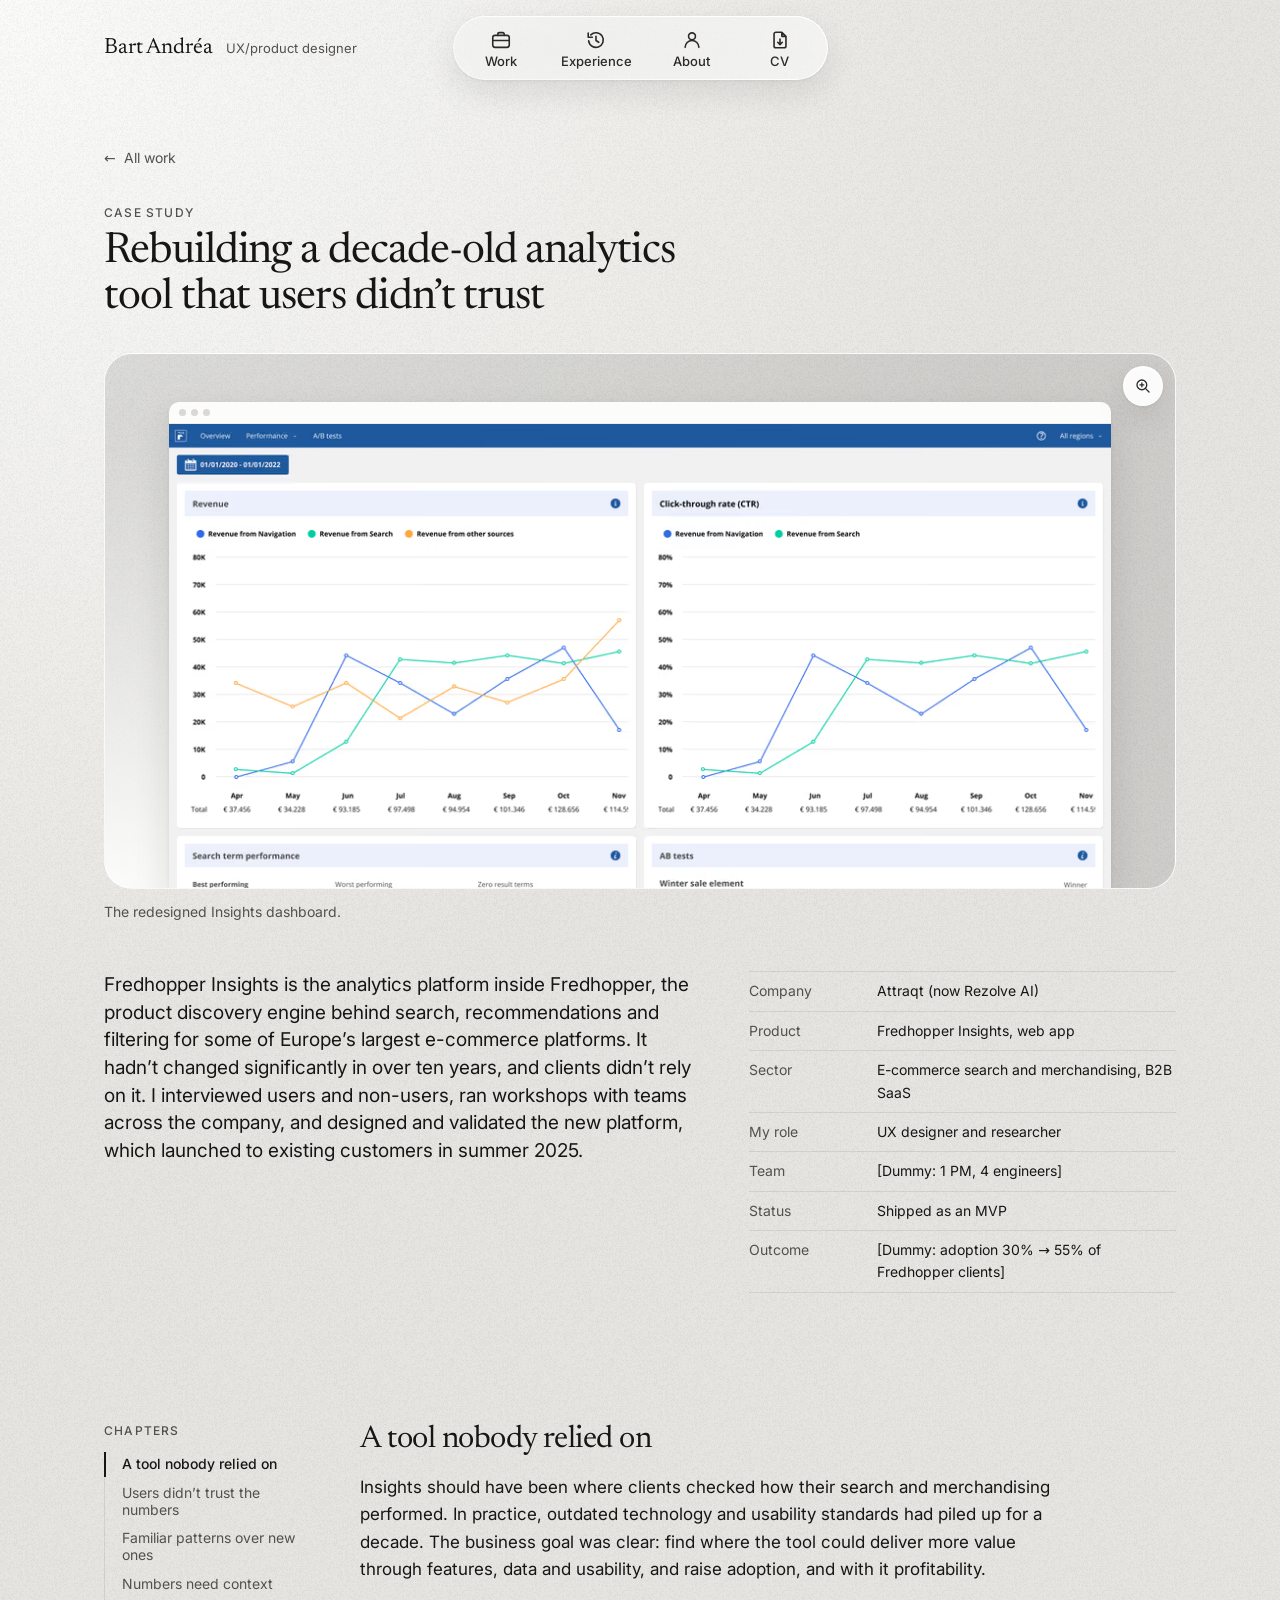
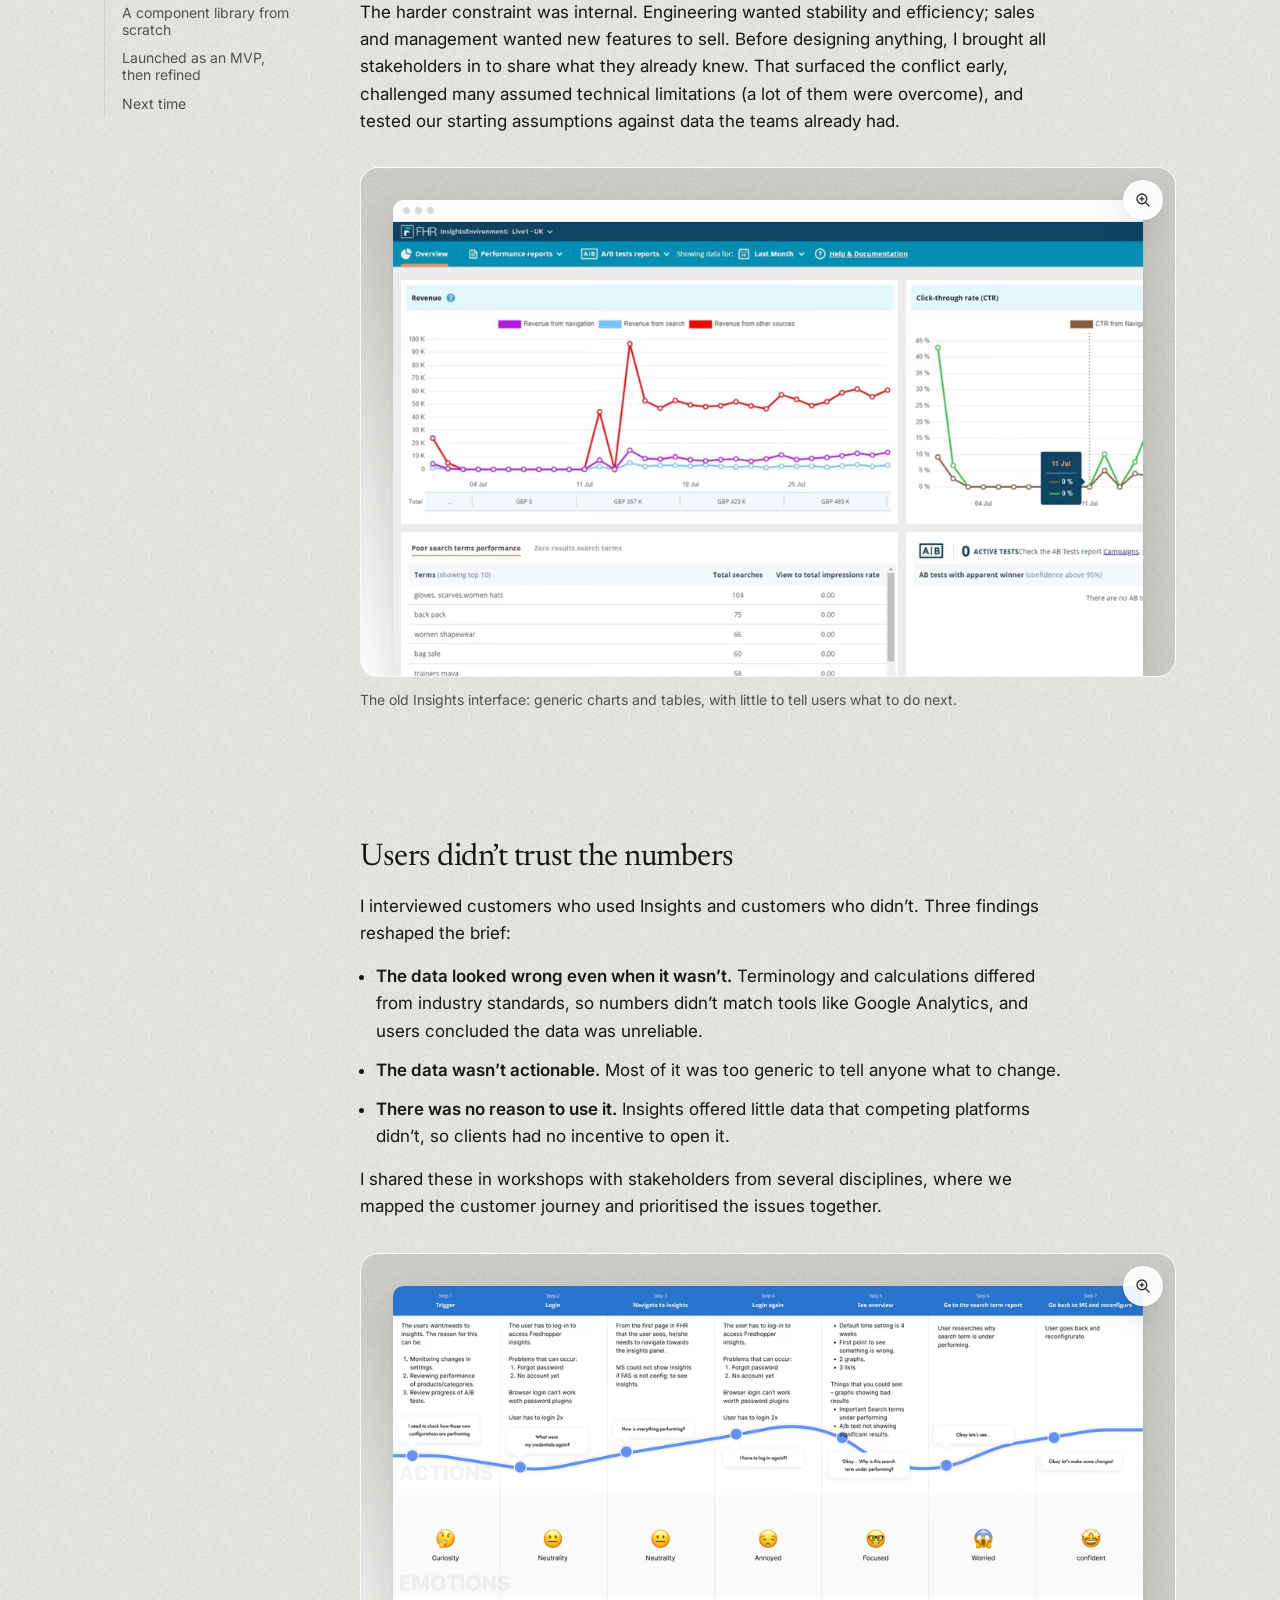
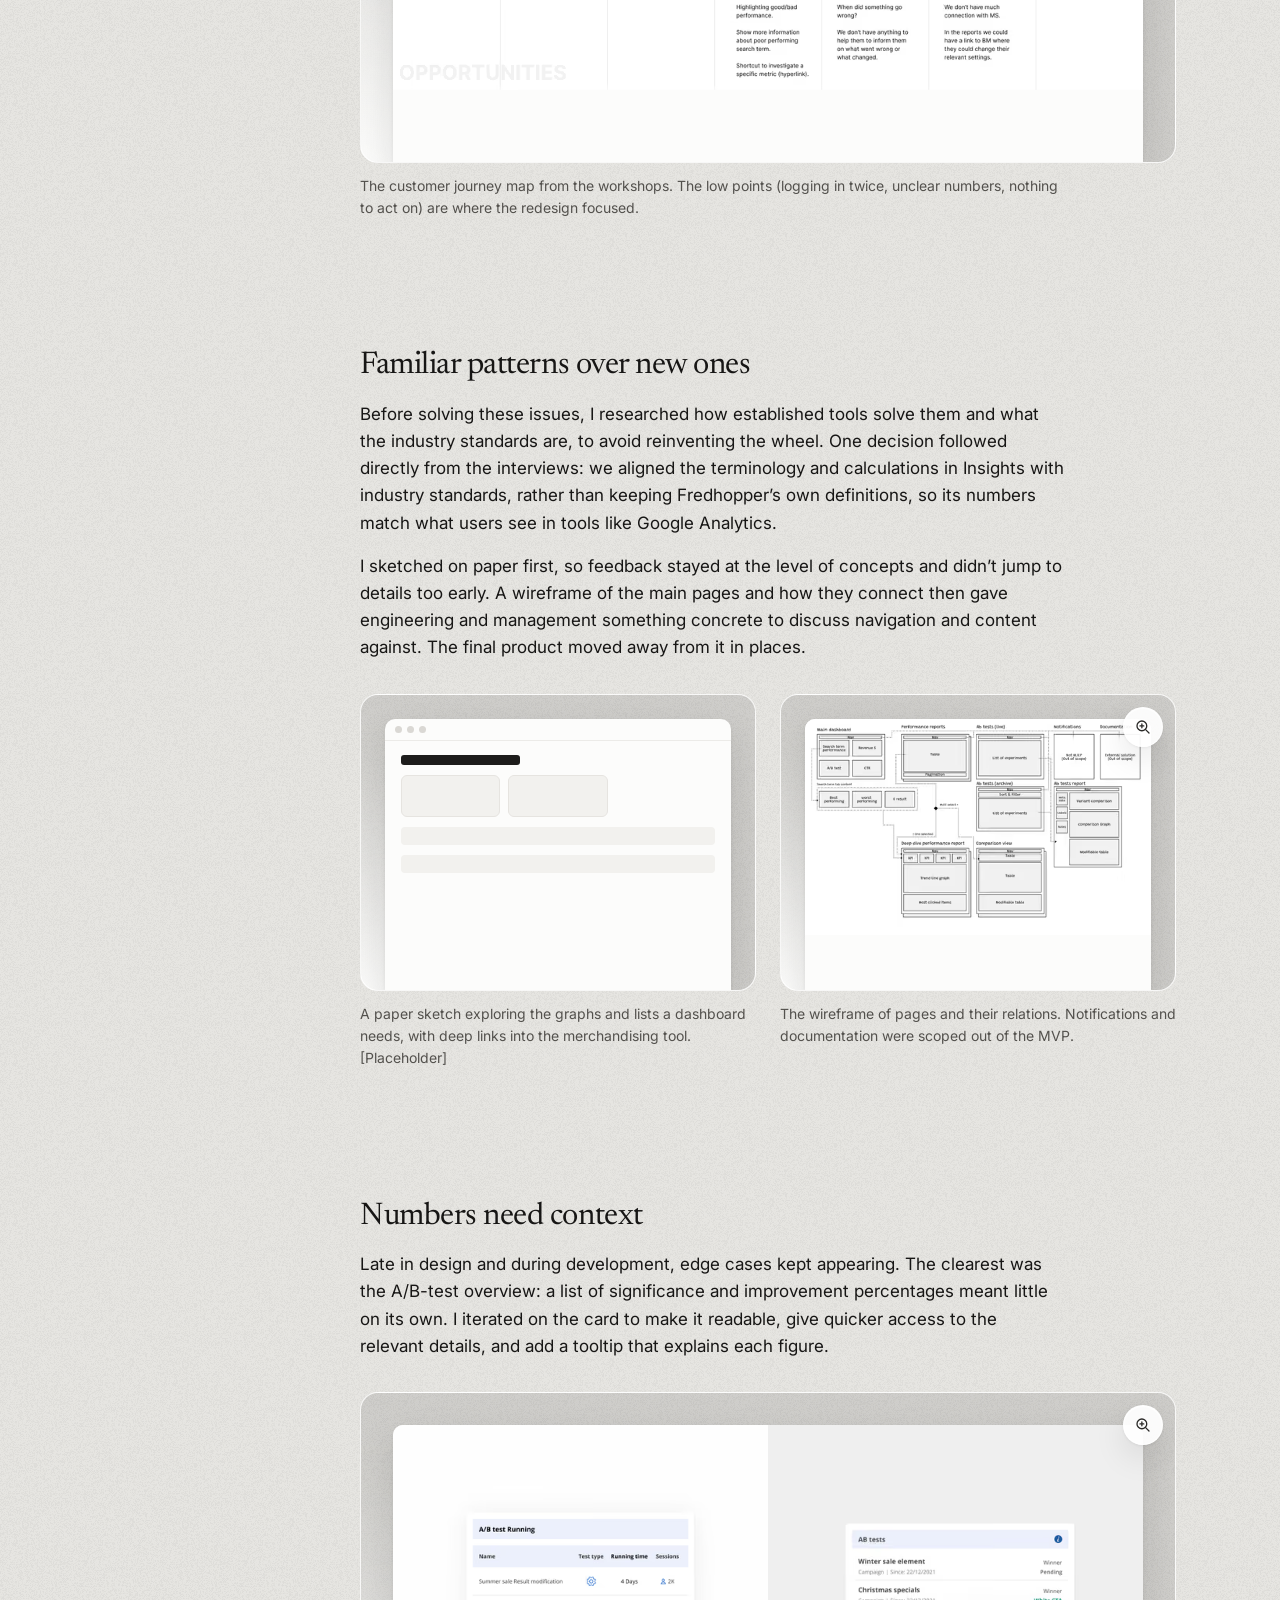
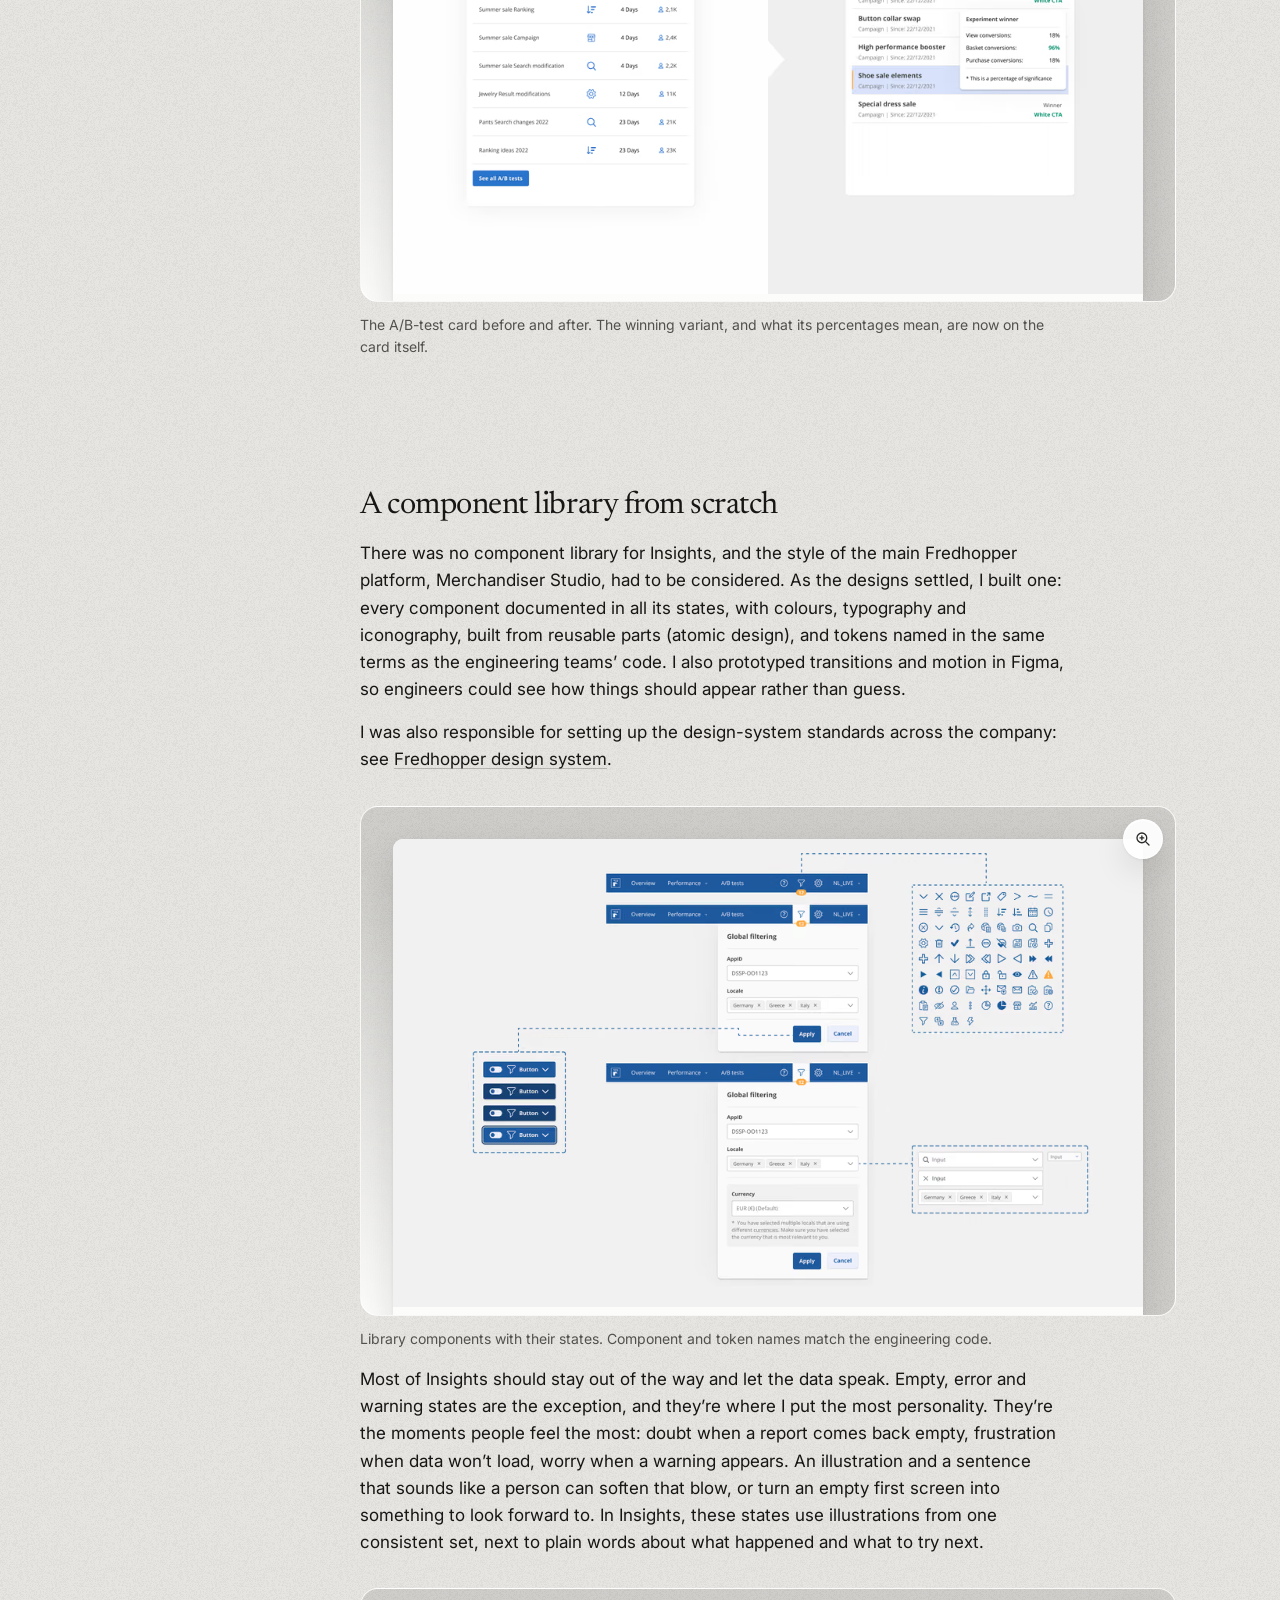
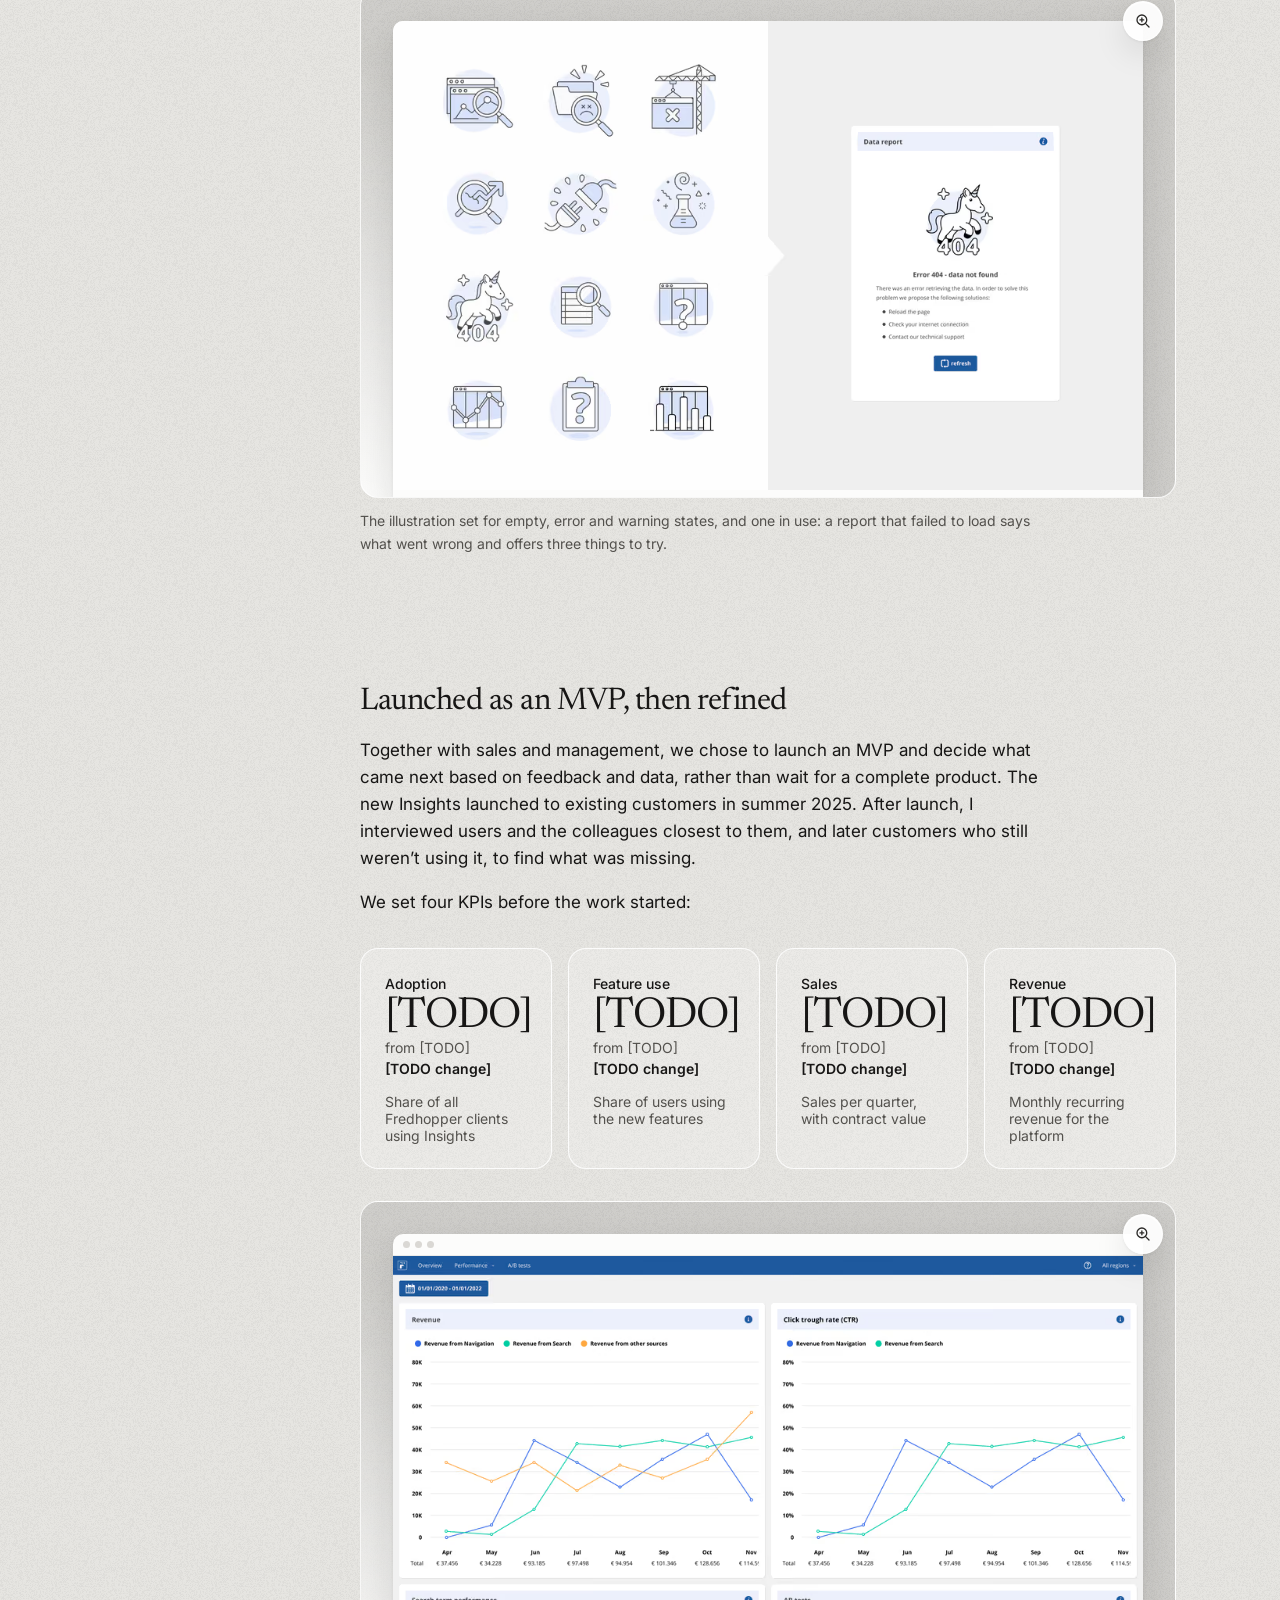
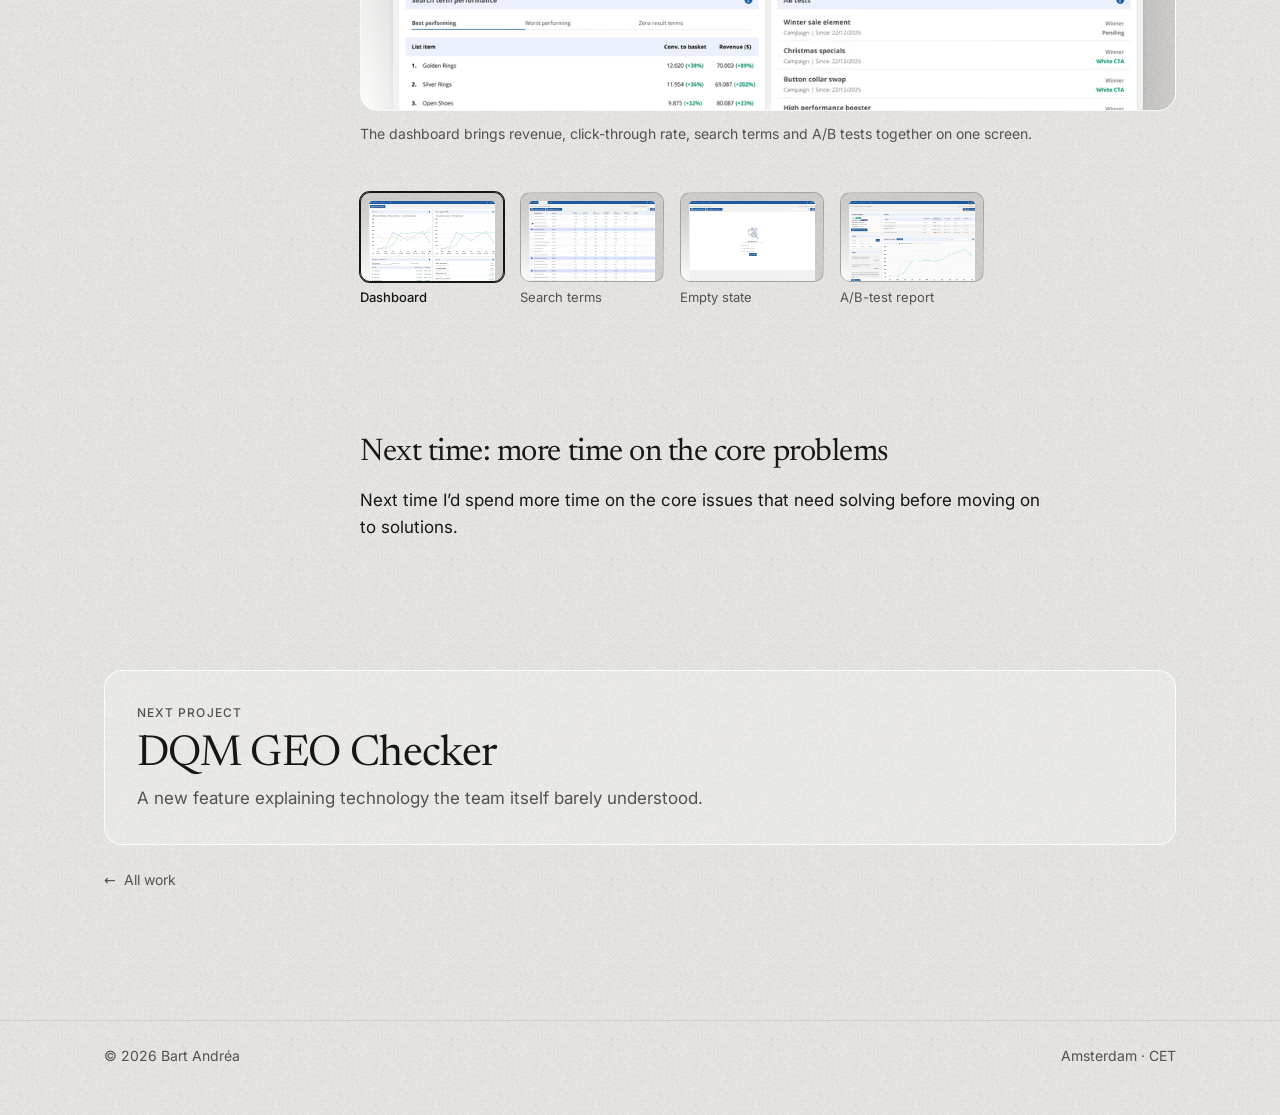
==== commit c5fd95b1: "Add screen switcher, tap to zoom, metric tiles and real Fredhopper images - Screen switcher for fina" ====
--- a/work/fredhopper-insights/index.html
+++ b/work/fredhopper-insights/index.html
@@ -16,6 +16,7 @@
 <link rel="stylesheet" href="/css/tokens.css">
 <link rel="stylesheet" href="/css/styles.css">
 <script src="/js/case-nav.js" defer></script>
+<script src="/js/zoom.js" defer></script>
 </head>
 <body>
 
@@ -53,10 +54,17 @@
       <p class="label">Case study</p>
       <h1>Rebuilding a decade-old analytics tool that users didn’t trust</h1>
       <figure class="case-hero">
-        <div class="case-shot case-shot--hero" aria-hidden="true">
-          <div class="ui"><div class="chrome"><i></i><i></i><i></i></div><div class="body"><div class="side"><i class="on"></i><i></i><i></i><i></i><i></i></div><div class="main"><div class="h"></div><div class="kpis"><i></i><i class="hl"></i><i></i></div><div class="row"></div><div class="row hl"></div><div class="row"></div><div class="row"></div></div></div></div>
+        <div class="case-shot case-shot--hero">
+          <div class="case-img">
+            <span class="case-img-bar" aria-hidden="true"><i></i><i></i><i></i></span>
+            <picture>
+              <source type="image/avif" srcset="/img/fredhopper-insights/insights-dashboard-480.avif 480w, /img/fredhopper-insights/insights-dashboard-960.avif 960w, /img/fredhopper-insights/insights-dashboard-1440.avif 1440w, /img/fredhopper-insights/insights-dashboard-1920.avif 1920w" sizes="(width >= 70rem) 59rem, calc(100vw - 6rem)">
+              <source type="image/webp" srcset="/img/fredhopper-insights/insights-dashboard-480.webp 480w, /img/fredhopper-insights/insights-dashboard-960.webp 960w, /img/fredhopper-insights/insights-dashboard-1440.webp 1440w, /img/fredhopper-insights/insights-dashboard-1920.webp 1920w" sizes="(width >= 70rem) 59rem, calc(100vw - 6rem)">
+              <img src="/img/fredhopper-insights/insights-dashboard-960.webp" width="1920" height="1440" alt="Insights dashboard with a revenue chart split by navigation, search and other sources, a click-through-rate chart for navigation and search, a table of best-performing search terms, and a list of A/B tests with a tooltip on the experiment winner." fetchpriority="high" decoding="async">
+            </picture>
+          </div>
         </div>
-        <figcaption>The redesigned Insights dashboard. [Placeholder: final screen, ideally beside the old one.]</figcaption>
+        <figcaption>The redesigned Insights dashboard.</figcaption>
       </figure>
       <div class="case-summary">
         <p class="case-lead">Fredhopper Insights is the analytics platform inside Fredhopper, the product discovery engine behind search, recommendations and filtering for some of Europe’s largest e-commerce platforms. It hadn’t changed significantly in over ten years, and clients didn’t rely on it. I interviewed users and non-users, ran workshops with teams across the company, and designed and validated the new platform, which launched to existing customers in summer 2025.</p>
@@ -92,10 +100,17 @@
           <p>Insights should have been where clients checked how their search and merchandising performed. In practice, outdated technology and usability standards had piled up for a decade. The business goal was clear: find where the tool could deliver more value through features, data and usability, and raise adoption, and with it profitability.</p>
           <p>The harder constraint was internal. Engineering wanted stability and efficiency; sales and management wanted new features to sell. Before designing anything, I brought all stakeholders in to share what they already knew. That surfaced the conflict early, challenged many assumed technical limitations (a lot of them were overcome), and tested our starting assumptions against data the teams already had.</p>
           <figure>
-            <div class="case-shot" aria-hidden="true">
-              <div class="ui"><div class="chrome"><i></i><i></i><i></i></div><div class="main"><div class="h"></div><div class="flow"><i></i><i></i></div><div class="row"></div><div class="row"></div><div class="row"></div></div></div>
-            </div>
-            <figcaption>The old Insights interface: generic charts and tables, with little to tell users what to do next. [Placeholder]</figcaption>
+            <div class="case-shot">
+              <div class="case-img">
+                <span class="case-img-bar" aria-hidden="true"><i></i><i></i><i></i></span>
+                <picture>
+                  <source type="image/avif" srcset="/img/fredhopper-insights/old-insights-480.avif 480w, /img/fredhopper-insights/old-insights-960.avif 960w, /img/fredhopper-insights/old-insights-1440.avif 1440w, /img/fredhopper-insights/old-insights-1920.avif 1920w" sizes="(width >= 70rem) 47rem, (width > 53.75rem) calc(100vw - 23rem), calc(100vw - 4rem)">
+                  <source type="image/webp" srcset="/img/fredhopper-insights/old-insights-480.webp 480w, /img/fredhopper-insights/old-insights-960.webp 960w, /img/fredhopper-insights/old-insights-1440.webp 1440w, /img/fredhopper-insights/old-insights-1920.webp 1920w" sizes="(width >= 70rem) 47rem, (width > 53.75rem) calc(100vw - 23rem), calc(100vw - 4rem)">
+                  <img src="/img/fredhopper-insights/old-insights-960.webp" width="1920" height="1200" alt="The old Insights overview: a revenue line chart, a click-through-rate chart, a table of poorly performing search terms and an A/B-test panel showing no active tests." loading="lazy" decoding="async">
+                </picture>
+              </div>
+            </div>
+            <figcaption>The old Insights interface: generic charts and tables, with little to tell users what to do next.</figcaption>
           </figure>
         </section>
 
@@ -109,10 +124,16 @@
           </ul>
           <p>I shared these in workshops with stakeholders from several disciplines, where we mapped the customer journey and prioritised the issues together.</p>
           <figure>
-            <div class="case-shot" aria-hidden="true">
-              <div class="ui"><div class="chrome"><i></i><i></i><i></i></div><div class="main"><div class="h"></div><div class="flow"><i></i><i></i><i class="hl"></i><i></i><i></i></div><div class="row"></div><div class="row hl"></div></div></div>
-            </div>
-            <figcaption>The customer journey map from the workshops. The low points (logging in twice, unclear numbers, nothing to act on) are where the redesign focused. [Placeholder]</figcaption>
+            <div class="case-shot">
+              <div class="case-img">
+                <picture>
+                  <source type="image/avif" srcset="/img/fredhopper-insights/journey-map-480.avif 480w, /img/fredhopper-insights/journey-map-960.avif 960w, /img/fredhopper-insights/journey-map-1440.avif 1440w, /img/fredhopper-insights/journey-map-1920.avif 1920w" sizes="(width >= 70rem) 47rem, (width > 53.75rem) calc(100vw - 23rem), calc(100vw - 4rem)">
+                  <source type="image/webp" srcset="/img/fredhopper-insights/journey-map-480.webp 480w, /img/fredhopper-insights/journey-map-960.webp 960w, /img/fredhopper-insights/journey-map-1440.webp 1440w, /img/fredhopper-insights/journey-map-1920.webp 1920w" sizes="(width >= 70rem) 47rem, (width > 53.75rem) calc(100vw - 23rem), calc(100vw - 4rem)">
+                  <img src="/img/fredhopper-insights/journey-map-960.webp" width="1920" height="1036" alt="A seven-step journey map, from the trigger to reconfiguring settings, with the user's actions, thoughts, emotions and opportunities per step. The user is annoyed at the second login and worried at the search-term report." loading="lazy" decoding="async">
+                </picture>
+              </div>
+            </div>
+            <figcaption>The customer journey map from the workshops. The low points (logging in twice, unclear numbers, nothing to act on) are where the redesign focused.</figcaption>
           </figure>
         </section>
 
@@ -128,10 +149,16 @@
               <figcaption>A paper sketch exploring the graphs and lists a dashboard needs, with deep links into the merchandising tool. [Placeholder]</figcaption>
             </figure>
             <figure>
-              <div class="case-shot case-shot--square" aria-hidden="true">
-                <div class="ui"><div class="chrome"><i></i><i></i><i></i></div><div class="main"><div class="h"></div><div class="flow"><i></i><i class="hl"></i><i></i></div><div class="flow"><i></i><i></i></div></div></div>
-              </div>
-              <figcaption>The wireframe of pages and their relations. Notifications and documentation were scoped out of the MVP. [Placeholder]</figcaption>
+              <div class="case-shot case-shot--square">
+                <div class="case-img">
+                  <picture>
+                    <source type="image/avif" srcset="/img/fredhopper-insights/wireframe-480.avif 480w, /img/fredhopper-insights/wireframe-960.avif 960w, /img/fredhopper-insights/wireframe-1440.avif 1440w, /img/fredhopper-insights/wireframe-1920.avif 1920w" sizes="(width >= 70rem) 22rem, (width > 53.75rem) calc(50vw - 12rem), calc(100vw - 4rem)">
+                    <source type="image/webp" srcset="/img/fredhopper-insights/wireframe-480.webp 480w, /img/fredhopper-insights/wireframe-960.webp 960w, /img/fredhopper-insights/wireframe-1440.webp 1440w, /img/fredhopper-insights/wireframe-1920.webp 1920w" sizes="(width >= 70rem) 22rem, (width > 53.75rem) calc(50vw - 12rem), calc(100vw - 4rem)">
+                    <img src="/img/fredhopper-insights/wireframe-960.webp" width="1920" height="1200" alt="Wireframe of the main dashboard, performance reports, live and archived A/B tests, the A/B-test report, a deep-dive report and a comparison view, with dotted lines showing how they connect." loading="lazy" decoding="async">
+                  </picture>
+                </div>
+              </div>
+              <figcaption>The wireframe of pages and their relations. Notifications and documentation were scoped out of the MVP.</figcaption>
             </figure>
           </div>
         </section>
@@ -140,10 +167,16 @@
           <h2 id="context-h">Numbers need context</h2>
           <p>Late in design and during development, edge cases kept appearing. The clearest was the A/B-test overview: a list of significance and improvement percentages meant little on its own. I iterated on the card to make it readable, give quicker access to the relevant details, and add a tooltip that explains each figure.</p>
           <figure>
-            <div class="case-shot" aria-hidden="true">
-              <div class="ui"><div class="chrome"><i></i><i></i><i></i></div><div class="main"><div class="h"></div><div class="row"></div><div class="row hl"></div><div class="row"></div><div class="row"></div></div></div>
-            </div>
-            <figcaption>The A/B-test card before and after. The winning variant, and what its percentages mean, are now on the card itself. [Placeholder]</figcaption>
+            <div class="case-shot">
+              <div class="case-img">
+                <picture>
+                  <source type="image/avif" srcset="/img/fredhopper-insights/ab-test-card-480.avif 480w, /img/fredhopper-insights/ab-test-card-960.avif 960w, /img/fredhopper-insights/ab-test-card-1440.avif 1440w, /img/fredhopper-insights/ab-test-card-1920.avif 1920w" sizes="(width >= 70rem) 47rem, (width > 53.75rem) calc(100vw - 23rem), calc(100vw - 4rem)">
+                  <source type="image/webp" srcset="/img/fredhopper-insights/ab-test-card-480.webp 480w, /img/fredhopper-insights/ab-test-card-960.webp 960w, /img/fredhopper-insights/ab-test-card-1440.webp 1440w, /img/fredhopper-insights/ab-test-card-1920.webp 1920w" sizes="(width >= 70rem) 47rem, (width > 53.75rem) calc(100vw - 23rem), calc(100vw - 4rem)">
+                  <img src="/img/fredhopper-insights/ab-test-card-960.webp" width="1920" height="1200" alt="Left, the old card: a table of running tests with test type, running time and sessions. Right, the new card: each test with its winner, and a tooltip listing view, basket and purchase conversions." loading="lazy" decoding="async">
+                </picture>
+              </div>
+            </div>
+            <figcaption>The A/B-test card before and after. The winning variant, and what its percentages mean, are now on the card itself.</figcaption>
           </figure>
         </section>
 
@@ -152,10 +185,29 @@
           <p>There was no component library for Insights, and the style of the main Fredhopper platform, Merchandiser Studio, had to be considered. As the designs settled, I built one: every component documented in all its states, with colours, typography and iconography, built from reusable parts (atomic design), and tokens named in the same terms as the engineering teams’ code. I also prototyped transitions and motion in Figma, so engineers could see how things should appear rather than guess.</p>
           <p>I was also responsible for setting up the design-system standards across the company: see <a href="/work/fredhopper-design-system/">Fredhopper design system</a>.</p>
           <figure>
-            <div class="case-shot" aria-hidden="true">
-              <div class="ui"><div class="chrome"><i></i><i></i><i></i></div><div class="main"><div class="h"></div><div class="swatches"><i></i><i></i><i></i><i></i><i></i><i></i><i></i><i></i><i></i><i></i><i></i><i></i></div><div class="row"></div></div></div>
-            </div>
-            <figcaption>Library components with their states. Component and token names match the engineering code. [Placeholder]</figcaption>
+            <div class="case-shot">
+              <div class="case-img">
+                <picture>
+                  <source type="image/avif" srcset="/img/fredhopper-insights/component-library-480.avif 480w, /img/fredhopper-insights/component-library-960.avif 960w, /img/fredhopper-insights/component-library-1440.avif 1440w, /img/fredhopper-insights/component-library-1920.avif 1920w" sizes="(width >= 70rem) 47rem, (width > 53.75rem) calc(100vw - 23rem), calc(100vw - 4rem)">
+                  <source type="image/webp" srcset="/img/fredhopper-insights/component-library-480.webp 480w, /img/fredhopper-insights/component-library-960.webp 960w, /img/fredhopper-insights/component-library-1440.webp 1440w, /img/fredhopper-insights/component-library-1920.webp 1920w" sizes="(width >= 70rem) 47rem, (width > 53.75rem) calc(100vw - 23rem), calc(100vw - 4rem)">
+                  <img src="/img/fredhopper-insights/component-library-960.webp" width="1920" height="1200" alt="A library sheet: the navigation bar in three states, a global filtering panel with dropdowns and locale chips, button states, input fields and the icon set." loading="lazy" decoding="async">
+                </picture>
+              </div>
+            </div>
+            <figcaption>Library components with their states. Component and token names match the engineering code.</figcaption>
+          </figure>
+          <p>Most of Insights should stay out of the way and let the data speak. Empty, error and warning states are the exception, and they’re where I put the most personality. They’re the moments people feel the most: doubt when a report comes back empty, frustration when data won’t load, worry when a warning appears. An illustration and a sentence that sounds like a person can soften that blow, or turn an empty first screen into something to look forward to. In Insights, these states use illustrations from one consistent set, next to plain words about what happened and what to try next.</p>
+          <figure>
+            <div class="case-shot">
+              <div class="case-img">
+                <picture>
+                  <source type="image/avif" srcset="/img/fredhopper-insights/personality-480.avif 480w, /img/fredhopper-insights/personality-960.avif 960w, /img/fredhopper-insights/personality-1440.avif 1440w, /img/fredhopper-insights/personality-1920.avif 1920w" sizes="(width >= 70rem) 47rem, (width > 53.75rem) calc(100vw - 23rem), calc(100vw - 4rem)">
+                  <source type="image/webp" srcset="/img/fredhopper-insights/personality-480.webp 480w, /img/fredhopper-insights/personality-960.webp 960w, /img/fredhopper-insights/personality-1440.webp 1440w, /img/fredhopper-insights/personality-1920.webp 1920w" sizes="(width >= 70rem) 47rem, (width > 53.75rem) calc(100vw - 23rem), calc(100vw - 4rem)">
+                  <img src="/img/fredhopper-insights/personality-960.webp" width="1920" height="1200" alt="Twelve line illustrations in one style, among them a magnifying glass over a folder, a crane, an unplugged cable and a unicorn standing on “404”. Beside them, a data-report card shows the unicorn above “Error 404 - data not found”, three suggestions and a refresh button." loading="lazy" decoding="async">
+                </picture>
+              </div>
+            </div>
+            <figcaption>The illustration set for empty, error and warning states, and one in use: a report that failed to load says what went wrong and offers three things to try.</figcaption>
           </figure>
         </section>
 
@@ -163,19 +215,111 @@
           <h2 id="outcome-h">Launched as an MVP, then refined</h2>
           <p>Together with sales and management, we chose to launch an MVP and decide what came next based on feedback and data, rather than wait for a complete product. The new Insights launched to existing customers in summer 2025. After launch, I interviewed users and the colleagues closest to them, and later customers who still weren’t using it, to find what was missing.</p>
           <p>We set four KPIs before the work started:</p>
-          <ul class="findings">
-            <li><b>Adoption:</b> the share of all Fredhopper clients using Insights.</li>
-            <li><b>Feature use:</b> the share of users using the new features.</li>
-            <li><b>Sales:</b> sales per quarter, with contract value.</li>
-            <li><b>Revenue:</b> monthly recurring revenue for the platform.</li>
-          </ul>
-          <p>[Dummy: Six months after launch, adoption had grown from 30% to 55% of Fredhopper clients, and most active users were using the new A/B-test and search-term reports.]</p>
-          <figure>
-            <div class="case-shot" aria-hidden="true">
-              <div class="ui"><div class="chrome"><i></i><i></i><i></i></div><div class="body"><div class="side"><i></i><i class="on"></i><i></i><i></i></div><div class="main"><div class="h"></div><div class="kpis"><i></i><i></i><i class="hl"></i></div><div class="row hl"></div><div class="row"></div></div></div></div>
-            </div>
-            <figcaption>A selection of final screens. [Placeholder]</figcaption>
-          </figure>
+          <dl class="metrics">
+            <div class="metric">
+              <dt>Adoption</dt>
+              <dd class="metric-value">[TODO]</dd>
+              <dd class="metric-change"><span class="metric-from">from [TODO]</span> <span class="metric-delta">[TODO change]</span></dd>
+              <dd class="metric-what">Share of all Fredhopper clients using Insights</dd>
+            </div>
+            <div class="metric">
+              <dt>Feature use</dt>
+              <dd class="metric-value">[TODO]</dd>
+              <dd class="metric-change"><span class="metric-from">from [TODO]</span> <span class="metric-delta">[TODO change]</span></dd>
+              <dd class="metric-what">Share of users using the new features</dd>
+            </div>
+            <div class="metric">
+              <dt>Sales</dt>
+              <dd class="metric-value">[TODO]</dd>
+              <dd class="metric-change"><span class="metric-from">from [TODO]</span> <span class="metric-delta">[TODO change]</span></dd>
+              <dd class="metric-what">Sales per quarter, with contract value</dd>
+            </div>
+            <div class="metric">
+              <dt>Revenue</dt>
+              <dd class="metric-value">[TODO]</dd>
+              <dd class="metric-change"><span class="metric-from">from [TODO]</span> <span class="metric-delta">[TODO change]</span></dd>
+              <dd class="metric-what">Monthly recurring revenue for the platform</dd>
+            </div>
+          </dl>
+          <div class="screens">
+            <div class="screens-stage">
+              <figure id="final-dashboard">
+                <div class="case-shot">
+                  <div class="case-img">
+                    <span class="case-img-bar" aria-hidden="true"><i></i><i></i><i></i></span>
+                    <picture>
+                      <source type="image/avif" srcset="/img/fredhopper-insights/final-screen1-480.avif 480w, /img/fredhopper-insights/final-screen1-960.avif 960w, /img/fredhopper-insights/final-screen1-1440.avif 1440w, /img/fredhopper-insights/final-screen1-1920.avif 1920w" sizes="(width >= 70rem) 47rem, (width > 53.75rem) calc(100vw - 23rem), calc(100vw - 4rem)">
+                      <source type="image/webp" srcset="/img/fredhopper-insights/final-screen1-480.webp 480w, /img/fredhopper-insights/final-screen1-960.webp 960w, /img/fredhopper-insights/final-screen1-1440.webp 1440w, /img/fredhopper-insights/final-screen1-1920.webp 1920w" sizes="(width >= 70rem) 47rem, (width > 53.75rem) calc(100vw - 23rem), calc(100vw - 4rem)">
+                      <img src="/img/fredhopper-insights/final-screen1-960.webp" width="1920" height="1200" alt="Dashboard with revenue and click-through-rate line charts by source, above a table of best-performing search terms and a list of A/B tests with their winners." loading="lazy" decoding="async">
+                    </picture>
+                  </div>
+                </div>
+                <figcaption>The dashboard brings revenue, click-through rate, search terms and A/B tests together on one screen.</figcaption>
+              </figure>
+              <figure id="final-search-terms">
+                <div class="case-shot">
+                  <div class="case-img">
+                    <span class="case-img-bar" aria-hidden="true"><i></i><i></i><i></i></span>
+                    <picture>
+                      <source type="image/avif" srcset="/img/fredhopper-insights/final-screen2-480.avif 480w, /img/fredhopper-insights/final-screen2-960.avif 960w, /img/fredhopper-insights/final-screen2-1440.avif 1440w, /img/fredhopper-insights/final-screen2-1920.avif 1920w" sizes="(width >= 70rem) 47rem, (width > 53.75rem) calc(100vw - 23rem), calc(100vw - 4rem)">
+                      <source type="image/webp" srcset="/img/fredhopper-insights/final-screen2-480.webp 480w, /img/fredhopper-insights/final-screen2-960.webp 960w, /img/fredhopper-insights/final-screen2-1440.webp 1440w, /img/fredhopper-insights/final-screen2-1920.webp 1920w" sizes="(width >= 70rem) 47rem, (width > 53.75rem) calc(100vw - 23rem), calc(100vw - 4rem)">
+                      <img src="/img/fredhopper-insights/final-screen2-960.webp" width="1920" height="1200" alt="Search-terms performance report: a table of search terms with product ID, unique searches, average results, conversions and revenue, with three rows selected." loading="lazy" decoding="async">
+                    </picture>
+                  </div>
+                </div>
+                <figcaption>The search-terms report. Terms can be selected and compared side by side.</figcaption>
+              </figure>
+              <figure id="final-empty-state">
+                <div class="case-shot">
+                  <div class="case-img">
+                    <span class="case-img-bar" aria-hidden="true"><i></i><i></i><i></i></span>
+                    <picture>
+                      <source type="image/avif" srcset="/img/fredhopper-insights/final-screen3-480.avif 480w, /img/fredhopper-insights/final-screen3-960.avif 960w, /img/fredhopper-insights/final-screen3-1440.avif 1440w, /img/fredhopper-insights/final-screen3-1920.avif 1920w" sizes="(width >= 70rem) 47rem, (width > 53.75rem) calc(100vw - 23rem), calc(100vw - 4rem)">
+                      <source type="image/webp" srcset="/img/fredhopper-insights/final-screen3-480.webp 480w, /img/fredhopper-insights/final-screen3-960.webp 960w, /img/fredhopper-insights/final-screen3-1440.webp 1440w, /img/fredhopper-insights/final-screen3-1920.webp 1920w" sizes="(width >= 70rem) 47rem, (width > 53.75rem) calc(100vw - 23rem), calc(100vw - 4rem)">
+                      <img src="/img/fredhopper-insights/final-screen3-960.webp" width="1920" height="1200" alt="The search-terms report with no results: an illustration of a magnifying glass over a folder, the message “No search results”, three suggestions and a refresh button." loading="lazy" decoding="async">
+                    </picture>
+                  </div>
+                </div>
+                <figcaption>When a report is empty, it says so and suggests what to try next.</figcaption>
+              </figure>
+              <figure id="final-ab-test-report">
+                <div class="case-shot">
+                  <div class="case-img">
+                    <span class="case-img-bar" aria-hidden="true"><i></i><i></i><i></i></span>
+                    <picture>
+                      <source type="image/avif" srcset="/img/fredhopper-insights/final-screen4-480.avif 480w, /img/fredhopper-insights/final-screen4-960.avif 960w, /img/fredhopper-insights/final-screen4-1440.avif 1440w, /img/fredhopper-insights/final-screen4-1920.avif 1920w" sizes="(width >= 70rem) 47rem, (width > 53.75rem) calc(100vw - 23rem), calc(100vw - 4rem)">
+                      <source type="image/webp" srcset="/img/fredhopper-insights/final-screen4-480.webp 480w, /img/fredhopper-insights/final-screen4-960.webp 960w, /img/fredhopper-insights/final-screen4-1440.webp 1440w, /img/fredhopper-insights/final-screen4-1920.webp 1920w" sizes="(width >= 70rem) 47rem, (width > 53.75rem) calc(100vw - 23rem), calc(100vw - 4rem)">
+                      <img src="/img/fredhopper-insights/final-screen4-960.webp" width="1920" height="1200" alt="A/B-test report for a summer campaign: status, labels and notes on the left; a table of variants with revenue as the primary metric, and a chart of each variant’s impact over time." loading="lazy" decoding="async">
+                    </picture>
+                  </div>
+                </div>
+                <figcaption>The A/B-test report. The leading variant is marked with how confident the result is, and each metric shows its change against the default settings.</figcaption>
+              </figure>
+            </div>
+            <fieldset class="screens-thumbs">
+              <legend class="visually-hidden">Show a final screen</legend>
+              <input class="visually-hidden" type="radio" name="final-screens" id="final-dashboard-pick" checked>
+              <label for="final-dashboard-pick">
+                <span class="screens-thumb"><img src="/img/fredhopper-insights/final-screen1-480.webp" width="480" height="300" alt="" loading="lazy" decoding="async"></span>
+                <span class="screens-name">Dashboard</span>
+              </label>
+              <input class="visually-hidden" type="radio" name="final-screens" id="final-search-terms-pick">
+              <label for="final-search-terms-pick">
+                <span class="screens-thumb"><img src="/img/fredhopper-insights/final-screen2-480.webp" width="480" height="300" alt="" loading="lazy" decoding="async"></span>
+                <span class="screens-name">Search terms</span>
+              </label>
+              <input class="visually-hidden" type="radio" name="final-screens" id="final-empty-state-pick">
+              <label for="final-empty-state-pick">
+                <span class="screens-thumb"><img src="/img/fredhopper-insights/final-screen3-480.webp" width="480" height="300" alt="" loading="lazy" decoding="async"></span>
+                <span class="screens-name">Empty state</span>
+              </label>
+              <input class="visually-hidden" type="radio" name="final-screens" id="final-ab-test-report-pick">
+              <label for="final-ab-test-report-pick">
+                <span class="screens-thumb"><img src="/img/fredhopper-insights/final-screen4-480.webp" width="480" height="300" alt="" loading="lazy" decoding="async"></span>
+                <span class="screens-name">A/B-test report</span>
+              </label>
+            </fieldset>
+          </div>
         </section>
 
         <section class="chapter" id="next-time" aria-labelledby="next-time-h">
--- a/css/styles.css
+++ b/css/styles.css
@@ -246,6 +246,52 @@
   }
   .case-shot--hero { aspect-ratio: 2 / 1; padding: var(--space-wide) var(--space-huge) 0; border-radius: var(--radius-case); }
   .case-shot--square { aspect-ratio: 4 / 3; padding: var(--space-xl) var(--space-xl) 0; }
+  /* A real image in the panel: the same paper card as the placeholder mockup, cropped at the bottom
+     by the panel. Product screens get the browser bar (.case-img-bar); artboards such as maps and
+     wireframes go without. */
+  .case-img { inline-size: 100%; block-size: 100%; display: flex; flex-direction: column; overflow: hidden; border-radius: var(--radius-md) var(--radius-md) 0 0; background: var(--mock-paper); box-shadow: var(--shadow-mock); }
+  .case-img img { inline-size: 100%; }
+
+  /* Tap to zoom (site/js/zoom.js): an Enlarge button on each real image, and a full-screen viewer
+     in the page's own surface. The viewer fits the image on wide screens; on phones and short
+     landscape screens it shows it at a readable 60rem and the reader swipes to pan. */
+  .case-shot { position: relative; }
+  .case-img.is-zoomable img { cursor: zoom-in; }
+  .zoom-btn {
+    position: absolute; z-index: 1; inset-block-start: var(--space-m); inset-inline-end: var(--space-m);
+    display: grid; place-items: center; inline-size: 2.5rem; block-size: 2.5rem; padding: 0;
+    border: 1px solid var(--color-border-highlight); border-radius: var(--radius-full);
+    background: var(--color-glass-solid); color: var(--color-on-glass); box-shadow: var(--shadow-glass); cursor: zoom-in;
+    transition: border-color var(--duration-fast);
+  }
+  .zoom-btn:hover { border-color: var(--color-text-muted); }
+  .zoom-btn:focus-visible { border-radius: var(--radius-full); }
+  .zoom-btn svg { inline-size: 18px; block-size: 18px; fill: none; stroke: currentColor; stroke-width: 1.75; stroke-linecap: round; }
+
+  .zoom { inline-size: 100%; max-inline-size: none; block-size: 100dvh; max-block-size: none; margin: 0; padding: 0; border: 0; background: var(--color-bg); color: var(--color-text); }
+  .zoom[open] { display: grid; grid-template-rows: auto minmax(0, 1fr) auto; }
+  .zoom::backdrop { background: var(--color-bg); }
+  html:has(.zoom[open]) { overflow: hidden; }
+  .zoom-close { justify-self: end; margin: var(--space-l) var(--gutter); }
+  .zoom-view { display: grid; grid-template: minmax(0, 1fr) / minmax(0, 1fr); overflow: auto; overscroll-behavior: contain; padding-inline: var(--gutter); }
+  .zoom-view picture { margin: auto; inline-size: 100%; block-size: 100%; }
+  .zoom-view img { inline-size: 100%; block-size: 100%; max-inline-size: none; object-fit: contain; }
+  .zoom-caption { max-inline-size: var(--container-text); padding: var(--space-m) var(--gutter) var(--space-xl); font-size: var(--text-sm); color: var(--color-text-muted); }
+
+  @media (width <= 40rem), (height <= 30rem) {
+    .zoom-view { padding-inline: var(--gutter-sm); }
+    .zoom-view picture { inline-size: 60rem; max-inline-size: none; block-size: auto; }
+    .zoom-view img { block-size: auto; }
+    .zoom-close { margin: var(--space-m) var(--gutter-sm); }
+    .zoom-caption { padding-inline: var(--gutter-sm); }
+  }
+  @media (prefers-reduced-motion: no-preference) {
+    .zoom[open] { animation: zoom-fade var(--duration-base) var(--ease-out-soft); }
+    @keyframes zoom-fade { from { opacity: 0; } }
+  }
+  @media (forced-colors: active) {
+    .zoom-btn { border-color: CanvasText; }
+  }
   .case-study figcaption { margin-block-start: var(--space-m); max-inline-size: var(--container-text); font-size: var(--text-sm); color: var(--color-text-muted); }
 
   /* Body: chapter menu beside the chapters */
@@ -273,6 +319,74 @@
   .chapter figure, .figure-pair { margin-block-start: var(--space-xxl); }
   .figure-pair { display: grid; grid-template-columns: repeat(2, minmax(0, 1fr)); gap: var(--space-xl); }
   .figure-pair figure { margin-block-start: 0; }
+
+  /* Metric tiles in the outcome chapter: what was tracked, the result, the baseline and the change.
+     A <dl>, so the numbers read as text in order. Every tile carries a baseline and a definition;
+     no icons, count-up animation or accent colour (Bart chose tiles knowingly, 15 Nov 2026).
+     Pattern: building-portfolio-pages/references/html-patterns.md "Metric tiles". */
+  .metrics { display: grid; grid-template-columns: repeat(auto-fit, minmax(min(10rem, 100%), 1fr)); gap: var(--space-l); margin-block-start: var(--space-xxl); }
+  .metric {
+    display: flex; flex-direction: column; padding: var(--space-xl);
+    border-radius: var(--radius-card); border: 1px solid var(--color-border-highlight); background: var(--color-surface-card);
+  }
+  .metric dt { font-size: var(--text-sm); font-weight: var(--weight-medium); }
+  .metric dd { margin: 0; }
+  .metric-value { margin-block-start: var(--space-s); font-family: var(--font-serif); font-size: var(--text-section); line-height: var(--leading-tight); letter-spacing: var(--tracking-tight); font-variant-numeric: tabular-nums; }
+  /* A value that is words, not a number ("Not measured"), at a size that fits the tile. */
+  .metric-value[data-variant="text"] { font-size: var(--text-2xl); line-height: var(--leading-snug); }
+  .metric-change { margin-block-start: var(--space-s); font-size: var(--text-sm); line-height: var(--leading-snug); font-variant-numeric: tabular-nums; }
+  .metric-from { display: block; color: var(--color-text-muted); }
+  .metric-delta { display: block; margin-block-start: var(--space-xs); font-weight: var(--weight-semibold); }
+  .metric-what { margin-block-start: auto; padding-block-start: var(--space-l); font-size: var(--text-sm); line-height: var(--leading-snug); color: var(--color-text-muted); }
+
+  /* Final screens: a screen switcher. Every screen is a <figure> in the HTML with its own caption;
+     a radio group of thumbnails below picks which one shows. No JavaScript: :has() matches the
+     checked radio to its figure, for up to 5 screens. Without :has(), and on phones, the figures
+     stack at full width and the thumbnails are hidden, so every screen stays readable.
+     Pattern: building-portfolio-pages/references/html-patterns.md "Final screens". */
+  .screens { margin-block-start: var(--space-xxl); }
+  .screens-stage { display: grid; gap: var(--space-xxl); }
+  .screens .screens-stage > figure { margin-block-start: 0; }
+  .screens-thumbs { display: none; min-inline-size: 0; margin: 0; padding: 0; border: 0; }
+
+  @supports selector(:has(*)) {
+    @media (width > 40rem) {
+      /* All figures share one grid cell, so the stage keeps the tallest caption's height and
+         nothing below it moves when the screen changes. Hidden figures leave the accessibility tree. */
+      .screens-stage > figure { grid-area: 1 / 1; visibility: hidden; opacity: 0; }
+      .screens:has(.screens-thumbs > input:nth-of-type(1):checked) .screens-stage > figure:nth-child(1),
+      .screens:has(.screens-thumbs > input:nth-of-type(2):checked) .screens-stage > figure:nth-child(2),
+      .screens:has(.screens-thumbs > input:nth-of-type(3):checked) .screens-stage > figure:nth-child(3),
+      .screens:has(.screens-thumbs > input:nth-of-type(4):checked) .screens-stage > figure:nth-child(4),
+      .screens:has(.screens-thumbs > input:nth-of-type(5):checked) .screens-stage > figure:nth-child(5) { visibility: visible; opacity: 1; }
+
+      .screens-thumbs { display: flex; flex-wrap: wrap; gap: var(--space-l); margin-block-start: var(--space-xl); }
+      .screens-thumbs label { display: grid; gap: var(--space-s); inline-size: 9rem; cursor: pointer; }
+      .screens-thumb {
+        display: flex; align-items: flex-end; aspect-ratio: 16 / 10; padding: var(--space-s) var(--space-s) 0; overflow: hidden;
+        border-radius: var(--radius-md); border: 1px solid var(--color-border-strong);
+        background: radial-gradient(90% 90% at 0% 100%, var(--color-bg-highlight), var(--color-panel-deep));
+        transition: border-color var(--duration-fast), box-shadow var(--duration-fast);
+      }
+      /* Placeholder mockup drawn at 2.5× and scaled down, so the thumbnail is a miniature of the screen. */
+      .screens-thumb .ui { flex: none; inline-size: 250%; block-size: 250%; transform: scale(0.4); transform-origin: 0 100%; }
+      .screens-thumb img { inline-size: 100%; block-size: 100%; object-fit: cover; object-position: top left; border-radius: var(--radius-xs) var(--radius-xs) 0 0; }
+      .screens-name { font-size: var(--text-xs); line-height: var(--leading-snug); color: var(--color-text-muted); }
+
+      .screens-thumbs label:hover .screens-thumb { border-color: var(--color-text-muted); }
+      .screens-thumbs input:checked + label .screens-thumb { border-color: var(--color-text); box-shadow: 0 0 0 1px var(--color-text); }
+      .screens-thumbs input:checked + label .screens-name { color: var(--color-text); font-weight: var(--weight-medium); }
+      .screens-thumbs input:focus-visible + label .screens-thumb { outline: var(--focus-ring-width) solid var(--color-focus); outline-offset: var(--focus-ring-offset); }
+
+      @media (prefers-reduced-motion: no-preference) {
+        .screens-stage > figure { transition: opacity var(--duration-base) var(--ease-out-soft), visibility var(--duration-base); }
+      }
+      @media (forced-colors: active) {
+        .screens-thumb { border-color: CanvasText; }
+        .screens-thumbs input:checked + label .screens-name { text-decoration: underline; text-underline-offset: 0.2em; }
+      }
+    }
+  }
 
   /* End: next project as a glass card with a stretched title link */
   .case-end { display: grid; gap: var(--space-xl); justify-items: start; margin-block-start: var(--space-section); }
@@ -322,8 +436,8 @@
 
   /* Placeholder UI mockup (swap for real screenshots later) */
   .ui { inline-size: 100%; block-size: 100%; background: var(--mock-paper); border-radius: var(--radius-md) var(--radius-md) 0 0; box-shadow: var(--shadow-mock); display: flex; flex-direction: column; overflow: hidden; }
-  .ui .chrome { block-size: 22px; display: flex; gap: 5px; align-items: center; padding-inline: 10px; border-block-end: 1px solid var(--mock-line); }
-  .ui .chrome i { inline-size: 7px; block-size: 7px; border-radius: var(--radius-circle); background: var(--mock-dot); }
+  .ui .chrome, .case-img-bar { flex: none; block-size: 22px; display: flex; gap: 5px; align-items: center; padding-inline: 10px; border-block-end: 1px solid var(--mock-line); }
+  .ui .chrome i, .case-img-bar i { inline-size: 7px; block-size: 7px; border-radius: var(--radius-circle); background: var(--mock-dot); }
   .ui .body { flex: 1; display: grid; grid-template-columns: 18% 1fr; }
   .ui .side { border-inline-end: 1px solid var(--mock-line); padding: 12px 10px; display: flex; flex-direction: column; gap: 8px; }
   .ui .side i { block-size: 6px; border-radius: 3px; background: var(--mock-bar); }
@@ -352,7 +466,7 @@
   /* Forced colours: drop decoration, keep structure visible */
   @media (forced-colors: active) {
     .hero::before { display: none; }
-    .case, .card, .xp, .contact-card { border-color: CanvasText; }
+    .case, .card, .xp, .contact-card, .metric { border-color: CanvasText; }
     .tabbar { border: 1px solid CanvasText; }
     .tabbar::before { display: none; }
     .case-shot, .next-card { border-color: CanvasText; }
@@ -376,3 +490,9 @@
     .sec-head .label { display: none; }
   }
 }
+
+/* ---- Utilities ------------------------------------------------------------- */
+@layer utilities {
+  /* Hidden visually, still read by screen readers and focusable (e.g. the radios behind thumbnails). */
+  .visually-hidden { position: absolute; inline-size: 1px; block-size: 1px; overflow: hidden; clip-path: inset(50%); white-space: nowrap; }
+}
